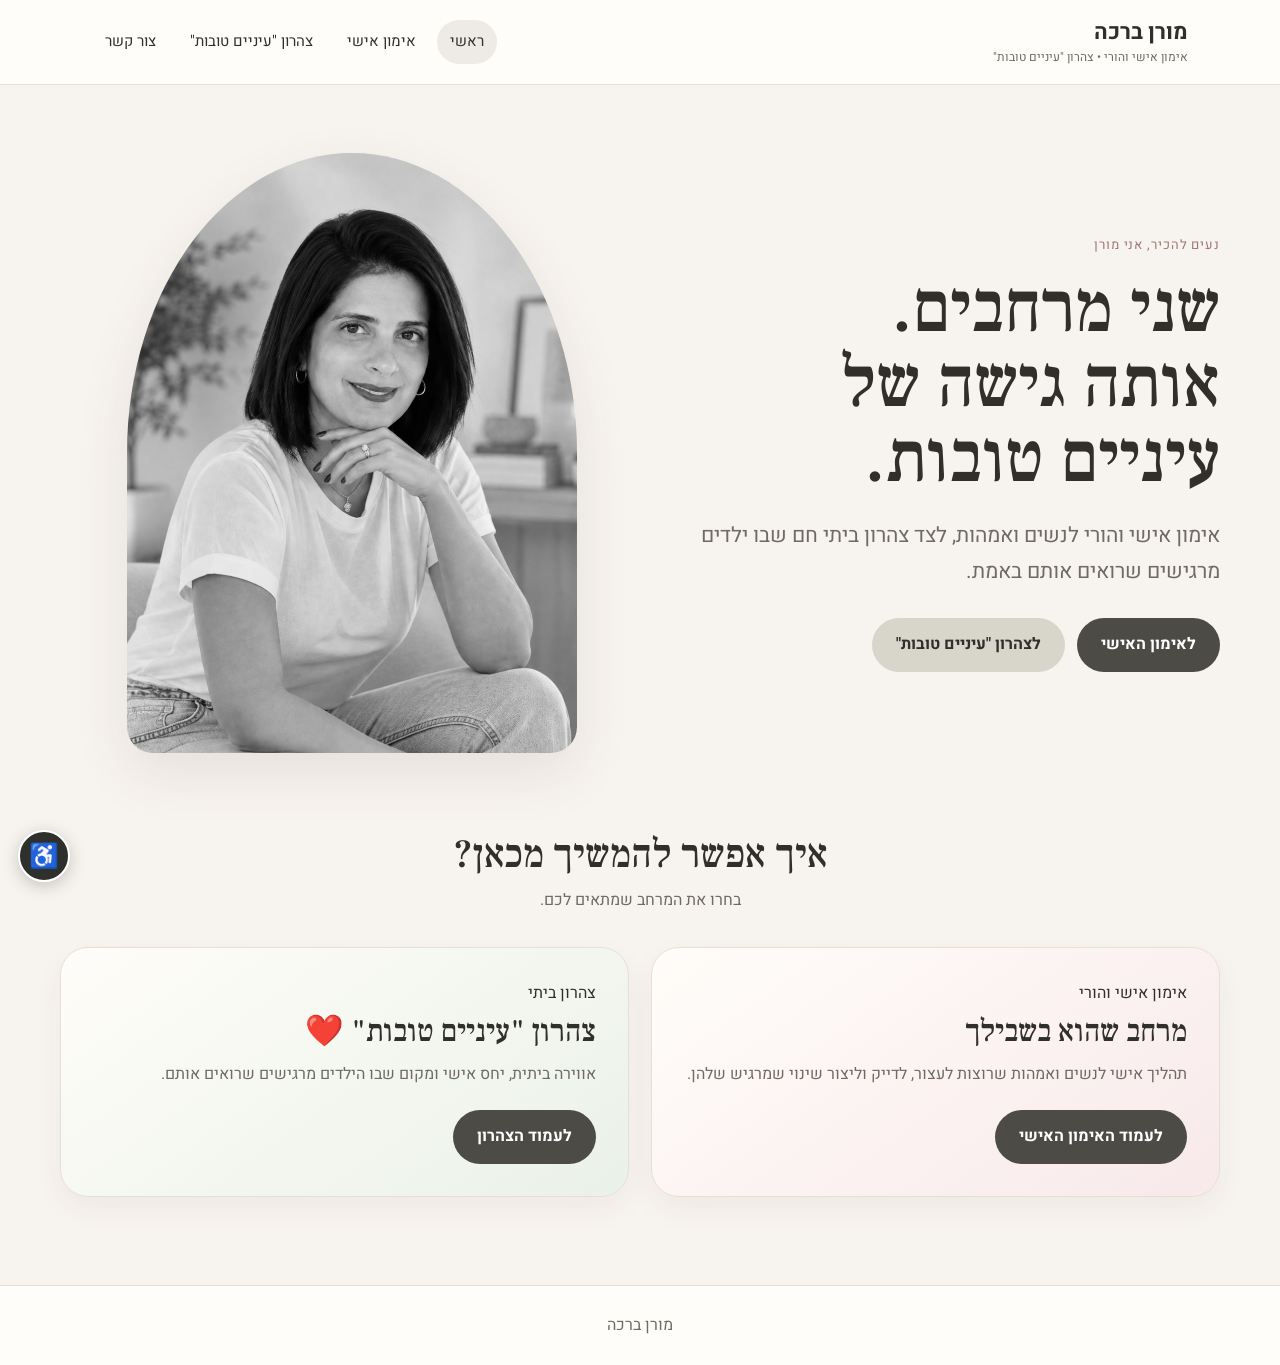
==== index.html @ 14017beb "Polish spacing and visual consistency on homepage" ====
<!doctype html><html lang="he" dir="rtl"><head><meta charset="utf-8"><meta name="viewport" content="width=device-width,initial-scale=1"><title>מורן ברכה | ראשי</title><script src="assets/accessibility.js" defer></script><style>@import url('https://fonts.googleapis.com/css2?family=Frank+Ruhl+Libre:wght@400;500;600&family=Heebo:wght@300;400;500;600;700&display=swap');*{box-sizing:border-box}:root{--bg:#f7f3ee;--paper:#fffdf9;--text:#302f2b;--muted:#6f6b64;--line:#e7dfd6;--rose:#f3dedd;--sage:#e8efe7;--btn:#4c4b45;--btn2:#d8d5ca;--radius:28px}html{scroll-behavior:smooth}body{margin:0;background:var(--bg);color:var(--text);font-family:'Heebo',Arial,sans-serif;line-height:1.72}.wrap{max-width:1160px;margin:auto;padding-inline:32px}nav{background:rgba(255,253,249,.97);border-bottom:1px solid var(--line);position:sticky;top:0;z-index:20;backdrop-filter:blur(12px)}.navin{min-height:84px;display:flex;align-items:center;justify-content:space-between;gap:28px}.brand{font-size:22px;font-weight:700;line-height:1.25;white-space:nowrap}.brand small{display:block;font-size:12px;font-weight:400;color:var(--muted);margin-top:3px}.links{display:flex;gap:8px;flex-wrap:wrap;align-items:center}.links a{text-decoration:none;color:var(--text);font-size:15px;padding:9px 13px;border-radius:999px;transition:.2s}.links a:hover,.links a.active{background:#eeeae5}.hero{min-height:630px;display:grid;grid-template-columns:1.05fr .95fr;gap:72px;align-items:center;padding:68px 0 42px}.hero-copy{max-width:620px}.eyebrow{font-size:13px;letter-spacing:.9px;color:#9d7772;margin-bottom:16px}.hero h1{font-family:'Frank Ruhl Libre',serif;font-size:clamp(46px,5.6vw,72px);line-height:1.04;margin:0 0 22px;font-weight:500}.hero p{font-size:21px;color:var(--muted);margin:0 0 28px;max-width:590px}.hero-actions{display:flex;gap:12px;flex-wrap:wrap}.btn{display:inline-flex;align-items:center;justify-content:center;min-height:46px;text-decoration:none;border-radius:999px;padding:13px 24px;font-weight:700;transition:.2s}.btn:hover{transform:translateY(-1px)}.btn.primary{background:var(--btn);color:#fff}.btn.secondary{background:var(--btn2);color:var(--text)}.photo-shell{position:relative;justify-self:start;width:min(100%,450px);aspect-ratio:3/4;border-radius:50% 50% 26px 26px;background:#ebe7df;overflow:hidden;box-shadow:0 20px 55px rgba(80,70,60,.10)}.photo-shell:after{content:"";position:absolute;inset:auto -8% -10% -8%;height:42%;background:#fff;border-radius:50% 50% 0 0;z-index:0}.photo-shell img{position:relative;z-index:1;width:100%;height:100%;object-fit:cover;object-position:center top;display:block}.intro{padding:36px 0 88px}.section-title{text-align:center;margin-bottom:32px}.section-title h2{font-family:'Frank Ruhl Libre',serif;font-size:40px;font-weight:500;line-height:1.2;margin:0 0 8px}.section-title p{margin:0;color:var(--muted)}.grid{display:grid;grid-template-columns:1fr 1fr;gap:22px}.choice{border:1px solid var(--line);border-radius:var(--radius);padding:32px;min-height:245px;display:flex;flex-direction:column;box-shadow:0 12px 30px rgba(70,60,50,.05)}.choice.training{background:linear-gradient(145deg,var(--paper),#f8e9eb)}.choice.tzbg{background:linear-gradient(145deg,var(--paper),#eaf1e8)}.choice h3{font-family:'Frank Ruhl Libre',serif;font-size:31px;font-weight:500;line-height:1.25;margin:5px 0 10px}.choice p{color:var(--muted);margin:0 0 22px}.choice .btn{margin-top:auto;align-self:flex-start;background:var(--btn);color:#fff}footer{text-align:center;padding:26px 32px;color:var(--muted);background:var(--paper);border-top:1px solid var(--line)}@media(max-width:900px){.wrap{padding-inline:24px}.hero{gap:44px}.photo-shell{width:min(100%,380px)}}@media(max-width:800px){.wrap{padding-inline:20px}.navin{display:block;padding:12px 0 10px}.brand{text-align:center;font-size:20px;margin-bottom:10px}.brand small{font-size:11px}.links{display:grid;grid-template-columns:repeat(2,minmax(0,1fr));gap:6px;width:100%}.links a{text-align:center;font-size:12.5px;padding:8px 6px;background:rgba(255,255,255,.45)}.hero{grid-template-columns:1fr;min-height:auto;padding:34px 0 40px;gap:24px}.hero-copy{max-width:none}.photo-shell{order:-1;justify-self:center;width:min(64vw,270px);border-radius:48% 48% 22px 22px}.eyebrow{font-size:12px;margin-bottom:12px}.hero h1{font-size:34px;line-height:1.1;margin-bottom:16px}.hero p{font-size:16px;line-height:1.68;margin-bottom:22px}.hero-actions{display:grid;grid-template-columns:1fr;gap:8px}.hero-actions .btn{width:100%;padding:12px 18px;font-size:15px}.intro{padding:36px 0 54px}.section-title{margin-bottom:24px}.section-title h2{font-size:30px}.section-title p{font-size:15px}.grid{grid-template-columns:1fr;gap:14px}.choice{padding:24px;min-height:auto;border-radius:24px}.choice h3{font-size:25px}.choice p{font-size:15px;line-height:1.65;margin-bottom:18px}.choice .btn{width:100%;align-self:stretch;padding:11px 16px;font-size:14.5px}footer{padding:22px 20px;font-size:13px}}@media(max-width:420px){.wrap{padding-inline:18px}.hero h1{font-size:32px}.photo-shell{width:min(60vw,245px)}.links a{font-size:11.5px}}</style></head><body><nav><div class="wrap navin"><div class="brand">מורן ברכה<small>אימון אישי והורי • צהרון "עיניים טובות"</small></div><div class="links"><a class="active" href="index.html">ראשי</a><a href="training.html">אימון אישי</a><a href="tzaharon.html">צהרון "עיניים טובות"</a><a href="https://wa.me/972525360868" target="_blank" rel="noopener">צור קשר</a></div></div></nav><main><section class="wrap hero"><div class="hero-copy"><div class="eyebrow">נעים להכיר, אני מורן</div><h1>שני מרחבים.<br>אותה גישה של<br>עיניים טובות.</h1><p>אימון אישי והורי לנשים ואמהות, לצד צהרון ביתי חם שבו ילדים מרגישים שרואים אותם באמת.</p><div class="hero-actions"><a class="btn primary" href="training.html">לאימון האישי</a><a class="btn secondary" href="tzaharon.html">לצהרון "עיניים טובות"</a></div></div><div class="photo-shell"><img src="assets/moran-profile.png" alt="מורן ברכה"></div></section><section class="wrap intro"><div class="section-title"><h2>איך אפשר להמשיך מכאן?</h2><p>בחרו את המרחב שמתאים לכם.</p></div><div class="grid"><div class="choice training"><div>אימון אישי והורי</div><h3>מרחב שהוא בשבילך</h3><p>תהליך אישי לנשים ואמהות שרוצות לעצור, לדייק וליצור שינוי שמרגיש שלהן.</p><a class="btn" href="training.html">לעמוד האימון האישי</a></div><div class="choice tzbg"><div>צהרון ביתי</div><h3>צהרון "עיניים טובות" ❤️</h3><p>אווירה ביתית, יחס אישי ומקום שבו הילדים מרגישים שרואים אותם.</p><a class="btn" href="tzaharon.html">לעמוד הצהרון</a></div></div></section></main><footer>מורן ברכה</footer></body></html>
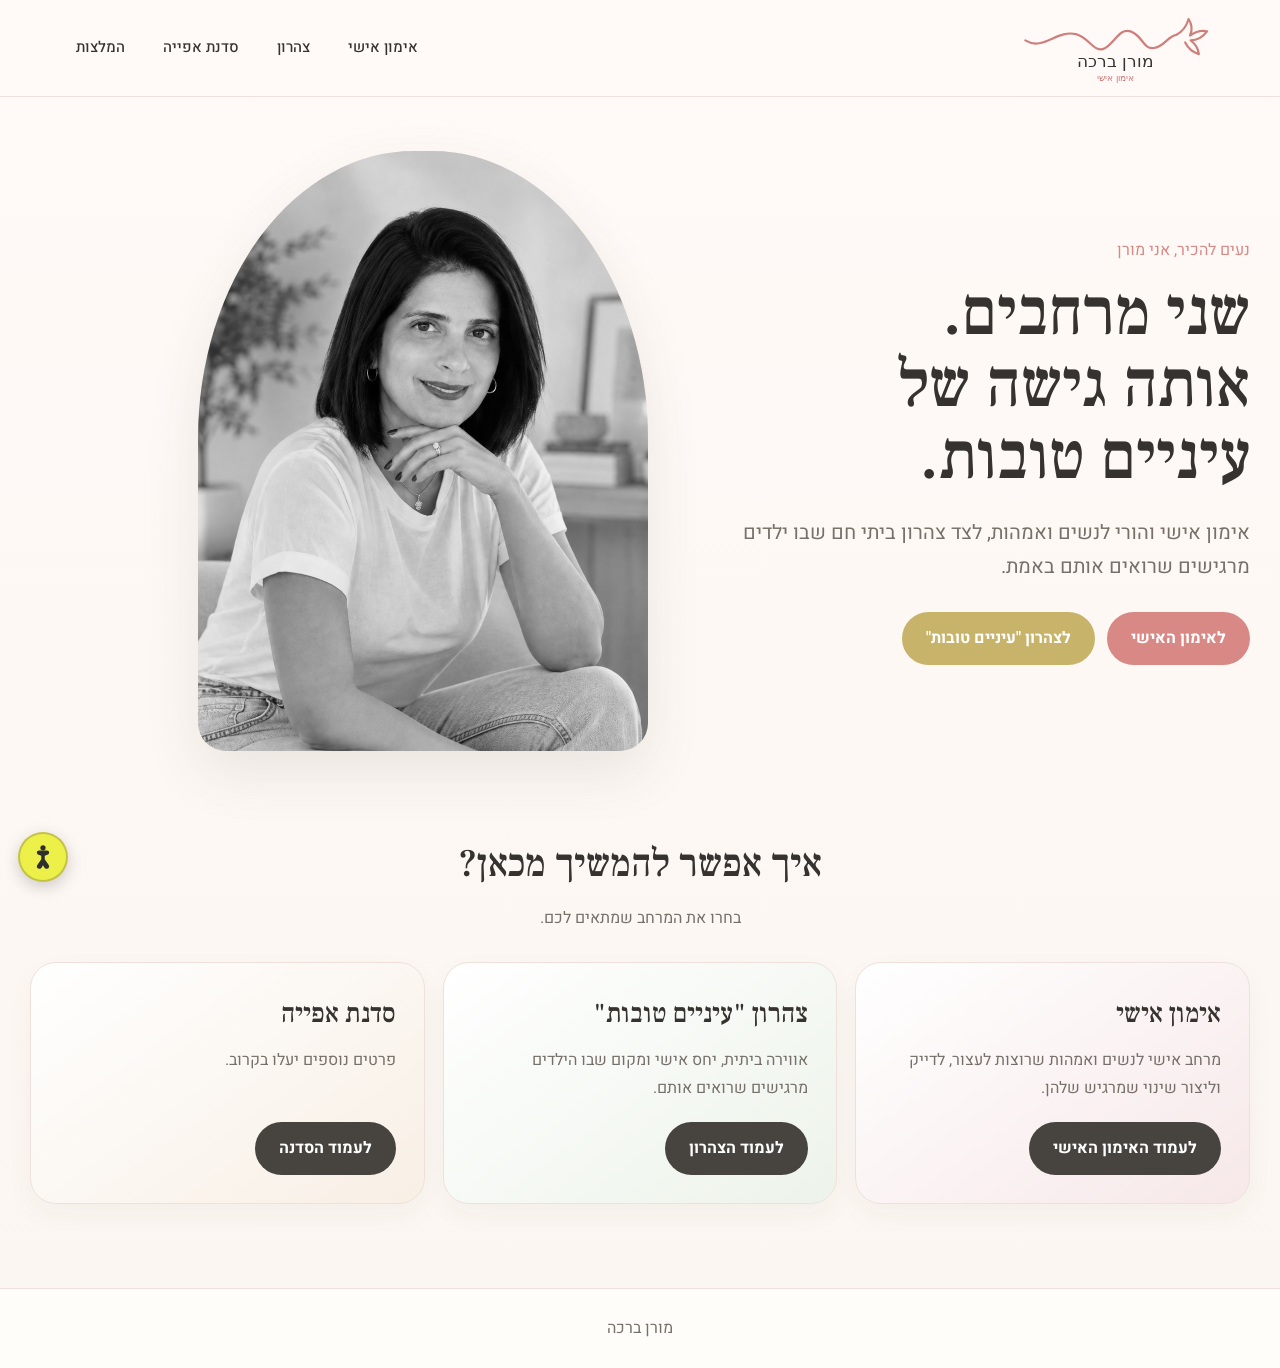
==== commit 6c1ecfc8: "Redesign homepage navigation and logo preview" ====
--- a/index.html
+++ b/index.html
@@ -1 +1 @@
-<!doctype html><html lang="he" dir="rtl"><head><meta charset="utf-8"><meta name="viewport" content="width=device-width,initial-scale=1"><title>מורן ברכה | ראשי</title><script src="assets/accessibility.js" defer></script><style>@import url('https://fonts.googleapis.com/css2?family=Frank+Ruhl+Libre:wght@400;500;600&family=Heebo:wght@300;400;500;600;700&display=swap');*{box-sizing:border-box}:root{--bg:#f7f3ee;--paper:#fffdf9;--text:#302f2b;--muted:#6f6b64;--line:#e7dfd6;--rose:#f3dedd;--sage:#e8efe7;--btn:#4c4b45;--btn2:#d8d5ca;--radius:28px}html{scroll-behavior:smooth}body{margin:0;background:var(--bg);color:var(--text);font-family:'Heebo',Arial,sans-serif;line-height:1.72}.wrap{max-width:1160px;margin:auto;padding-inline:32px}nav{background:rgba(255,253,249,.97);border-bottom:1px solid var(--line);position:sticky;top:0;z-index:20;backdrop-filter:blur(12px)}.navin{min-height:84px;display:flex;align-items:center;justify-content:space-between;gap:28px}.brand{font-size:22px;font-weight:700;line-height:1.25;white-space:nowrap}.brand small{display:block;font-size:12px;font-weight:400;color:var(--muted);margin-top:3px}.links{display:flex;gap:8px;flex-wrap:wrap;align-items:center}.links a{text-decoration:none;color:var(--text);font-size:15px;padding:9px 13px;border-radius:999px;transition:.2s}.links a:hover,.links a.active{background:#eeeae5}.hero{min-height:630px;display:grid;grid-template-columns:1.05fr .95fr;gap:72px;align-items:center;padding:68px 0 42px}.hero-copy{max-width:620px}.eyebrow{font-size:13px;letter-spacing:.9px;color:#9d7772;margin-bottom:16px}.hero h1{font-family:'Frank Ruhl Libre',serif;font-size:clamp(46px,5.6vw,72px);line-height:1.04;margin:0 0 22px;font-weight:500}.hero p{font-size:21px;color:var(--muted);margin:0 0 28px;max-width:590px}.hero-actions{display:flex;gap:12px;flex-wrap:wrap}.btn{display:inline-flex;align-items:center;justify-content:center;min-height:46px;text-decoration:none;border-radius:999px;padding:13px 24px;font-weight:700;transition:.2s}.btn:hover{transform:translateY(-1px)}.btn.primary{background:var(--btn);color:#fff}.btn.secondary{background:var(--btn2);color:var(--text)}.photo-shell{position:relative;justify-self:start;width:min(100%,450px);aspect-ratio:3/4;border-radius:50% 50% 26px 26px;background:#ebe7df;overflow:hidden;box-shadow:0 20px 55px rgba(80,70,60,.10)}.photo-shell:after{content:"";position:absolute;inset:auto -8% -10% -8%;height:42%;background:#fff;border-radius:50% 50% 0 0;z-index:0}.photo-shell img{position:relative;z-index:1;width:100%;height:100%;object-fit:cover;object-position:center top;display:block}.intro{padding:36px 0 88px}.section-title{text-align:center;margin-bottom:32px}.section-title h2{font-family:'Frank Ruhl Libre',serif;font-size:40px;font-weight:500;line-height:1.2;margin:0 0 8px}.section-title p{margin:0;color:var(--muted)}.grid{display:grid;grid-template-columns:1fr 1fr;gap:22px}.choice{border:1px solid var(--line);border-radius:var(--radius);padding:32px;min-height:245px;display:flex;flex-direction:column;box-shadow:0 12px 30px rgba(70,60,50,.05)}.choice.training{background:linear-gradient(145deg,var(--paper),#f8e9eb)}.choice.tzbg{background:linear-gradient(145deg,var(--paper),#eaf1e8)}.choice h3{font-family:'Frank Ruhl Libre',serif;font-size:31px;font-weight:500;line-height:1.25;margin:5px 0 10px}.choice p{color:var(--muted);margin:0 0 22px}.choice .btn{margin-top:auto;align-self:flex-start;background:var(--btn);color:#fff}footer{text-align:center;padding:26px 32px;color:var(--muted);background:var(--paper);border-top:1px solid var(--line)}@media(max-width:900px){.wrap{padding-inline:24px}.hero{gap:44px}.photo-shell{width:min(100%,380px)}}@media(max-width:800px){.wrap{padding-inline:20px}.navin{display:block;padding:12px 0 10px}.brand{text-align:center;font-size:20px;margin-bottom:10px}.brand small{font-size:11px}.links{display:grid;grid-template-columns:repeat(2,minmax(0,1fr));gap:6px;width:100%}.links a{text-align:center;font-size:12.5px;padding:8px 6px;background:rgba(255,255,255,.45)}.hero{grid-template-columns:1fr;min-height:auto;padding:34px 0 40px;gap:24px}.hero-copy{max-width:none}.photo-shell{order:-1;justify-self:center;width:min(64vw,270px);border-radius:48% 48% 22px 22px}.eyebrow{font-size:12px;margin-bottom:12px}.hero h1{font-size:34px;line-height:1.1;margin-bottom:16px}.hero p{font-size:16px;line-height:1.68;margin-bottom:22px}.hero-actions{display:grid;grid-template-columns:1fr;gap:8px}.hero-actions .btn{width:100%;padding:12px 18px;font-size:15px}.intro{padding:36px 0 54px}.section-title{margin-bottom:24px}.section-title h2{font-size:30px}.section-title p{font-size:15px}.grid{grid-template-columns:1fr;gap:14px}.choice{padding:24px;min-height:auto;border-radius:24px}.choice h3{font-size:25px}.choice p{font-size:15px;line-height:1.65;margin-bottom:18px}.choice .btn{width:100%;align-self:stretch;padding:11px 16px;font-size:14.5px}footer{padding:22px 20px;font-size:13px}}@media(max-width:420px){.wrap{padding-inline:18px}.hero h1{font-size:32px}.photo-shell{width:min(60vw,245px)}.links a{font-size:11.5px}}</style></head><body><nav><div class="wrap navin"><div class="brand">מורן ברכה<small>אימון אישי והורי • צהרון "עיניים טובות"</small></div><div class="links"><a class="active" href="index.html">ראשי</a><a href="training.html">אימון אישי</a><a href="tzaharon.html">צהרון "עיניים טובות"</a><a href="https://wa.me/972525360868" target="_blank" rel="noopener">צור קשר</a></div></div></nav><main><section class="wrap hero"><div class="hero-copy"><div class="eyebrow">נעים להכיר, אני מורן</div><h1>שני מרחבים.<br>אותה גישה של<br>עיניים טובות.</h1><p>אימון אישי והורי לנשים ואמהות, לצד צהרון ביתי חם שבו ילדים מרגישים שרואים אותם באמת.</p><div class="hero-actions"><a class="btn primary" href="training.html">לאימון האישי</a><a class="btn secondary" href="tzaharon.html">לצהרון "עיניים טובות"</a></div></div><div class="photo-shell"><img src="assets/moran-profile.png" alt="מורן ברכה"></div></section><section class="wrap intro"><div class="section-title"><h2>איך אפשר להמשיך מכאן?</h2><p>בחרו את המרחב שמתאים לכם.</p></div><div class="grid"><div class="choice training"><div>אימון אישי והורי</div><h3>מרחב שהוא בשבילך</h3><p>תהליך אישי לנשים ואמהות שרוצות לעצור, לדייק וליצור שינוי שמרגיש שלהן.</p><a class="btn" href="training.html">לעמוד האימון האישי</a></div><div class="choice tzbg"><div>צהרון ביתי</div><h3>צהרון "עיניים טובות" ❤️</h3><p>אווירה ביתית, יחס אישי ומקום שבו הילדים מרגישים שרואים אותם.</p><a class="btn" href="tzaharon.html">לעמוד הצהרון</a></div></div></section></main><footer>מורן ברכה</footer></body></html>+<!doctype html><html lang="he" dir="rtl"><head><meta charset="utf-8"><meta name="viewport" content="width=device-width,initial-scale=1"><title>מורן ברכה | ראשי</title><script src="assets/accessibility.js" defer></script><style>@import url('https://fonts.googleapis.com/css2?family=Frank+Ruhl+Libre:wght@400;500;600&family=Heebo:wght@300;400;500;600;700&display=swap');*{box-sizing:border-box}:root{--bg:#fffaf7;--paper:#fffdf9;--text:#35322f;--muted:#77706a;--line:#eee1dc;--rose:#d88986;--rose-soft:#f6e6e3;--sage:#b7aa79;--deep:#47443f}html{scroll-behavior:smooth}body{margin:0;background:linear-gradient(180deg,#fffaf7,#fbf6f1);color:var(--text);font-family:'Heebo',Arial,sans-serif;line-height:1.7}.wrap{max-width:1220px;margin:auto;padding-inline:32px}nav{position:sticky;top:0;z-index:30;background:rgba(255,250,247,.97);backdrop-filter:blur(12px);border-bottom:1px solid var(--line)}.navin{min-height:96px;display:flex;align-items:center;justify-content:space-between;gap:32px}.brand{display:inline-flex;align-items:center;text-decoration:none}.brand img{display:block;width:205px;height:auto}.links{display:flex;align-items:center;gap:10px;flex-wrap:wrap}.links a{text-decoration:none;color:var(--text);font-weight:500;font-size:15px;padding:10px 14px;border-radius:999px;transition:.2s}.links a:hover{background:var(--rose-soft)}.hero{min-height:650px;display:grid;grid-template-columns:.92fr 1.08fr;align-items:center;gap:76px;padding:54px 0 62px}.photo-shell{position:relative;justify-self:start;width:min(100%,450px);aspect-ratio:3/4;border-radius:48% 48% 28px 28px;overflow:hidden;background:#eee7df;box-shadow:0 22px 55px rgba(80,65,55,.10)}.photo-shell:before{content:"";position:absolute;inset:-10% -12% auto auto;width:85%;height:72%;background:var(--rose-soft);border-radius:50%;z-index:0}.photo-shell img{position:relative;z-index:1;width:100%;height:100%;object-fit:cover;object-position:center top;display:block}.hero-copy{max-width:650px}.eyebrow{font-size:16px;color:var(--rose);margin-bottom:14px}.hero h1{font-family:'Frank Ruhl Libre',serif;font-size:clamp(48px,5.2vw,72px);font-weight:500;line-height:1.08;margin:0 0 22px}.hero p{font-size:20px;color:var(--muted);max-width:610px;margin:0 0 28px}.hero-actions{display:flex;gap:12px;flex-wrap:wrap}.btn{display:inline-flex;align-items:center;justify-content:center;min-height:48px;border-radius:999px;padding:13px 24px;text-decoration:none;font-weight:700}.btn.primary{background:var(--rose);color:#fff}.btn.secondary{background:#c7b46a;color:#fff}.intro{padding:18px 0 84px}.section-title{text-align:center;margin-bottom:30px}.section-title h2{font-family:'Frank Ruhl Libre',serif;font-size:39px;font-weight:500;margin:0 0 8px}.section-title p{margin:0;color:var(--muted)}.grid{display:grid;grid-template-columns:repeat(3,1fr);gap:18px}.choice{border:1px solid var(--line);border-radius:26px;padding:28px;min-height:210px;display:flex;flex-direction:column;background:var(--paper);box-shadow:0 10px 28px rgba(70,60,50,.04)}.choice:nth-child(1){background:linear-gradient(145deg,#fff,#f7e8e9)}.choice:nth-child(2){background:linear-gradient(145deg,#fff,#edf3ea)}.choice:nth-child(3){background:linear-gradient(145deg,#fff,#f8efe5)}.choice h3{font-family:'Frank Ruhl Libre',serif;font-size:27px;font-weight:500;margin:0 0 10px}.choice p{color:var(--muted);margin:0 0 20px}.choice .btn{margin-top:auto;align-self:flex-start;background:var(--deep);color:#fff}footer{text-align:center;padding:26px;color:var(--muted);border-top:1px solid var(--line);background:var(--paper)}@media(max-width:900px){.hero{gap:42px}.photo-shell{width:min(100%,380px)}.grid{grid-template-columns:1fr}}@media(max-width:780px){.wrap{padding-inline:20px}.navin{display:block;padding:12px 0}.brand{display:flex;justify-content:center;margin-bottom:10px}.brand img{width:175px}.links{display:grid;grid-template-columns:repeat(2,minmax(0,1fr));gap:6px}.links a{text-align:center;background:rgba(255,255,255,.55);font-size:13px;padding:8px 6px}.hero{grid-template-columns:1fr;min-height:auto;padding:34px 0 44px;gap:24px}.photo-shell{order:-1;justify-self:center;width:min(66vw,280px)}.hero h1{font-size:36px}.hero p{font-size:16px}.hero-actions{display:grid;grid-template-columns:1fr}.hero-actions .btn{width:100%}.section-title h2{font-size:30px}.choice{min-height:auto}.choice .btn{width:100%}}</style></head><body><nav><div class="wrap navin"><a class="brand" href="index.html" aria-label="מורן ברכה - דף הבית"><img src="assets/moran-logo.svg" alt="מורן ברכה"></a><div class="links"><a href="training.html">אימון אישי</a><a href="tzaharon.html">צהרון</a><a href="baking.html">סדנת אפייה</a><a href="recommendations.html">המלצות</a></div></div></nav><main><section class="wrap hero"><div class="hero-copy"><div class="eyebrow">נעים להכיר, אני מורן</div><h1>שני מרחבים.<br>אותה גישה של<br>עיניים טובות.</h1><p>אימון אישי והורי לנשים ואמהות, לצד צהרון ביתי חם שבו ילדים מרגישים שרואים אותם באמת.</p><div class="hero-actions"><a class="btn primary" href="training.html">לאימון האישי</a><a class="btn secondary" href="tzaharon.html">לצהרון "עיניים טובות"</a></div></div><div class="photo-shell"><img src="assets/moran-profile.png" alt="מורן ברכה"></div></section><section class="wrap intro"><div class="section-title"><h2>איך אפשר להמשיך מכאן?</h2><p>בחרו את המרחב שמתאים לכם.</p></div><div class="grid"><div class="choice"><h3>אימון אישי</h3><p>מרחב אישי לנשים ואמהות שרוצות לעצור, לדייק וליצור שינוי שמרגיש שלהן.</p><a class="btn" href="training.html">לעמוד האימון האישי</a></div><div class="choice"><h3>צהרון "עיניים טובות"</h3><p>אווירה ביתית, יחס אישי ומקום שבו הילדים מרגישים שרואים אותם.</p><a class="btn" href="tzaharon.html">לעמוד הצהרון</a></div><div class="choice"><h3>סדנת אפייה</h3><p>פרטים נוספים יעלו בקרוב.</p><a class="btn" href="baking.html">לעמוד הסדנה</a></div></div></section></main><footer>מורן ברכה</footer></body></html>
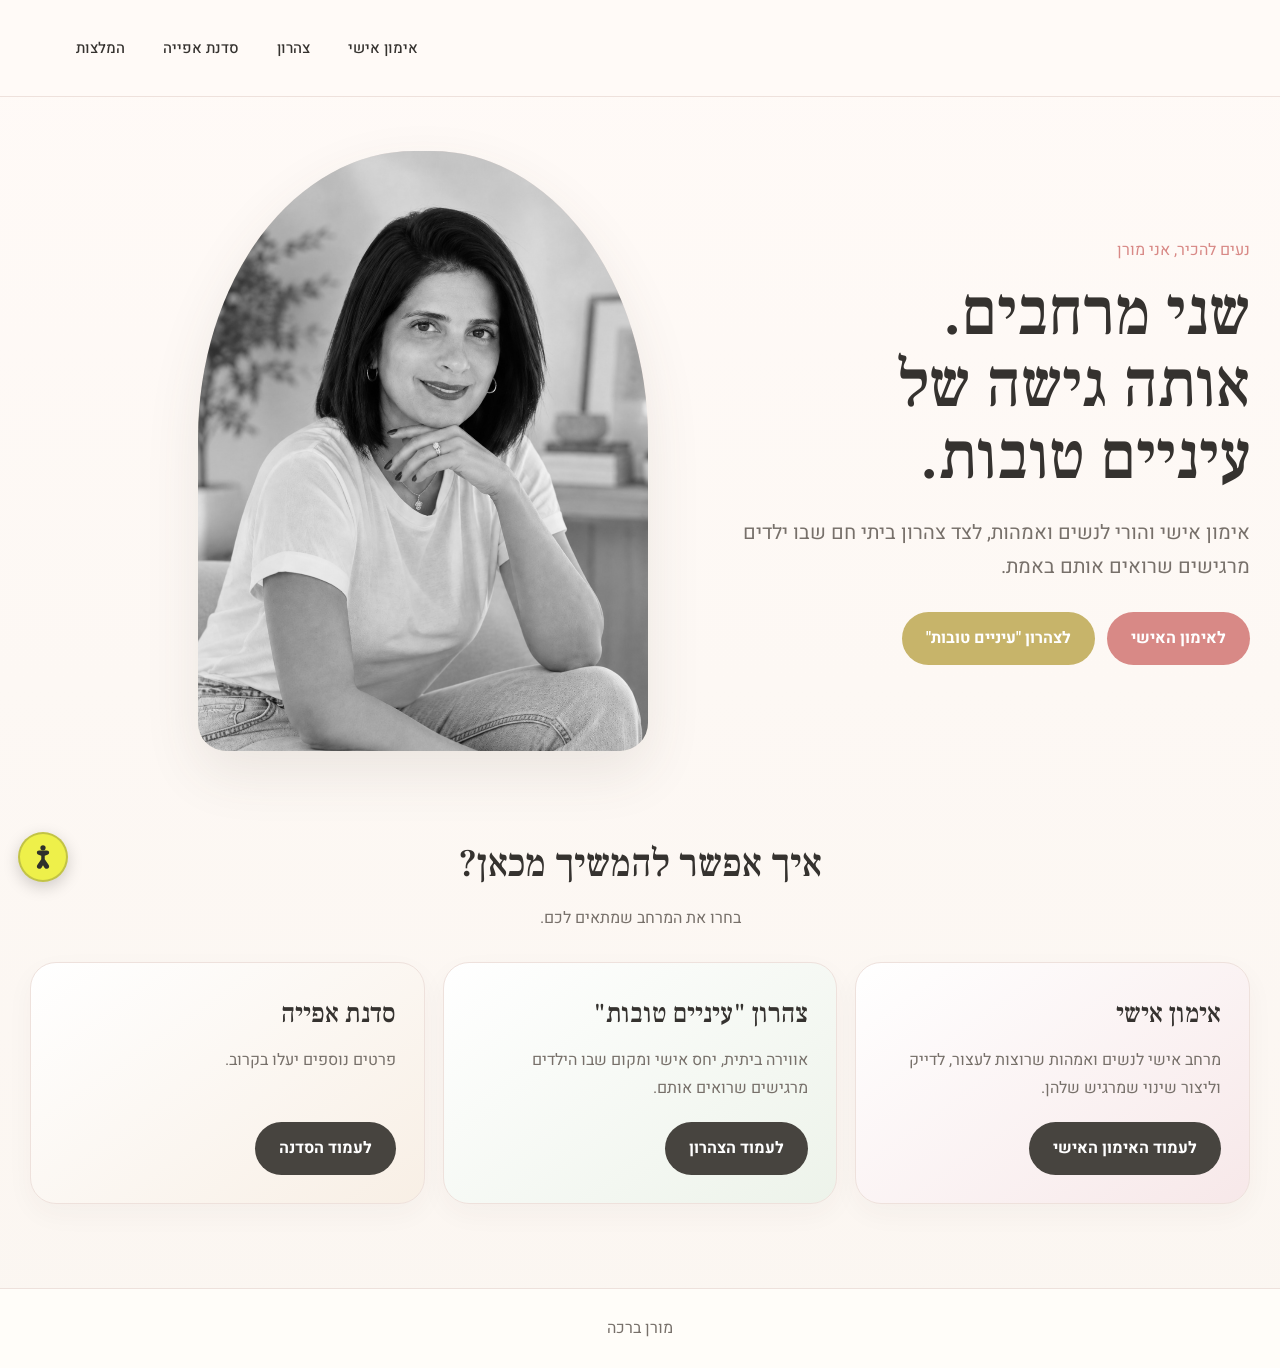
==== commit f5a5eb63: "Restore accessibility widget and adjust logo size" ====
--- a/index.html
+++ b/index.html
@@ -1 +1 @@
-<!doctype html><html lang="he" dir="rtl"><head><meta charset="utf-8"><meta name="viewport" content="width=device-width,initial-scale=1"><title>מורן ברכה | ראשי</title><script src="assets/accessibility.js" defer></script><style>@import url('https://fonts.googleapis.com/css2?family=Frank+Ruhl+Libre:wght@400;500;600&family=Heebo:wght@300;400;500;600;700&display=swap');*{box-sizing:border-box}:root{--bg:#fffaf7;--paper:#fffdf9;--text:#35322f;--muted:#77706a;--line:#eee1dc;--rose:#d88986;--rose-soft:#f6e6e3;--sage:#b7aa79;--deep:#47443f}html{scroll-behavior:smooth}body{margin:0;background:linear-gradient(180deg,#fffaf7,#fbf6f1);color:var(--text);font-family:'Heebo',Arial,sans-serif;line-height:1.7}.wrap{max-width:1220px;margin:auto;padding-inline:32px}nav{position:sticky;top:0;z-index:30;background:rgba(255,250,247,.97);backdrop-filter:blur(12px);border-bottom:1px solid var(--line)}.navin{min-height:96px;display:flex;align-items:center;justify-content:space-between;gap:32px}.brand{display:inline-flex;align-items:center;text-decoration:none}.brand img{display:block;width:205px;height:auto}.links{display:flex;align-items:center;gap:10px;flex-wrap:wrap}.links a{text-decoration:none;color:var(--text);font-weight:500;font-size:15px;padding:10px 14px;border-radius:999px;transition:.2s}.links a:hover{background:var(--rose-soft)}.hero{min-height:650px;display:grid;grid-template-columns:.92fr 1.08fr;align-items:center;gap:76px;padding:54px 0 62px}.photo-shell{position:relative;justify-self:start;width:min(100%,450px);aspect-ratio:3/4;border-radius:48% 48% 28px 28px;overflow:hidden;background:#eee7df;box-shadow:0 22px 55px rgba(80,65,55,.10)}.photo-shell:before{content:"";position:absolute;inset:-10% -12% auto auto;width:85%;height:72%;background:var(--rose-soft);border-radius:50%;z-index:0}.photo-shell img{position:relative;z-index:1;width:100%;height:100%;object-fit:cover;object-position:center top;display:block}.hero-copy{max-width:650px}.eyebrow{font-size:16px;color:var(--rose);margin-bottom:14px}.hero h1{font-family:'Frank Ruhl Libre',serif;font-size:clamp(48px,5.2vw,72px);font-weight:500;line-height:1.08;margin:0 0 22px}.hero p{font-size:20px;color:var(--muted);max-width:610px;margin:0 0 28px}.hero-actions{display:flex;gap:12px;flex-wrap:wrap}.btn{display:inline-flex;align-items:center;justify-content:center;min-height:48px;border-radius:999px;padding:13px 24px;text-decoration:none;font-weight:700}.btn.primary{background:var(--rose);color:#fff}.btn.secondary{background:#c7b46a;color:#fff}.intro{padding:18px 0 84px}.section-title{text-align:center;margin-bottom:30px}.section-title h2{font-family:'Frank Ruhl Libre',serif;font-size:39px;font-weight:500;margin:0 0 8px}.section-title p{margin:0;color:var(--muted)}.grid{display:grid;grid-template-columns:repeat(3,1fr);gap:18px}.choice{border:1px solid var(--line);border-radius:26px;padding:28px;min-height:210px;display:flex;flex-direction:column;background:var(--paper);box-shadow:0 10px 28px rgba(70,60,50,.04)}.choice:nth-child(1){background:linear-gradient(145deg,#fff,#f7e8e9)}.choice:nth-child(2){background:linear-gradient(145deg,#fff,#edf3ea)}.choice:nth-child(3){background:linear-gradient(145deg,#fff,#f8efe5)}.choice h3{font-family:'Frank Ruhl Libre',serif;font-size:27px;font-weight:500;margin:0 0 10px}.choice p{color:var(--muted);margin:0 0 20px}.choice .btn{margin-top:auto;align-self:flex-start;background:var(--deep);color:#fff}footer{text-align:center;padding:26px;color:var(--muted);border-top:1px solid var(--line);background:var(--paper)}@media(max-width:900px){.hero{gap:42px}.photo-shell{width:min(100%,380px)}.grid{grid-template-columns:1fr}}@media(max-width:780px){.wrap{padding-inline:20px}.navin{display:block;padding:12px 0}.brand{display:flex;justify-content:center;margin-bottom:10px}.brand img{width:175px}.links{display:grid;grid-template-columns:repeat(2,minmax(0,1fr));gap:6px}.links a{text-align:center;background:rgba(255,255,255,.55);font-size:13px;padding:8px 6px}.hero{grid-template-columns:1fr;min-height:auto;padding:34px 0 44px;gap:24px}.photo-shell{order:-1;justify-self:center;width:min(66vw,280px)}.hero h1{font-size:36px}.hero p{font-size:16px}.hero-actions{display:grid;grid-template-columns:1fr}.hero-actions .btn{width:100%}.section-title h2{font-size:30px}.choice{min-height:auto}.choice .btn{width:100%}}</style></head><body><nav><div class="wrap navin"><a class="brand" href="index.html" aria-label="מורן ברכה - דף הבית"><img src="assets/moran-logo.svg" alt="מורן ברכה"></a><div class="links"><a href="training.html">אימון אישי</a><a href="tzaharon.html">צהרון</a><a href="baking.html">סדנת אפייה</a><a href="recommendations.html">המלצות</a></div></div></nav><main><section class="wrap hero"><div class="hero-copy"><div class="eyebrow">נעים להכיר, אני מורן</div><h1>שני מרחבים.<br>אותה גישה של<br>עיניים טובות.</h1><p>אימון אישי והורי לנשים ואמהות, לצד צהרון ביתי חם שבו ילדים מרגישים שרואים אותם באמת.</p><div class="hero-actions"><a class="btn primary" href="training.html">לאימון האישי</a><a class="btn secondary" href="tzaharon.html">לצהרון "עיניים טובות"</a></div></div><div class="photo-shell"><img src="assets/moran-profile.png" alt="מורן ברכה"></div></section><section class="wrap intro"><div class="section-title"><h2>איך אפשר להמשיך מכאן?</h2><p>בחרו את המרחב שמתאים לכם.</p></div><div class="grid"><div class="choice"><h3>אימון אישי</h3><p>מרחב אישי לנשים ואמהות שרוצות לעצור, לדייק וליצור שינוי שמרגיש שלהן.</p><a class="btn" href="training.html">לעמוד האימון האישי</a></div><div class="choice"><h3>צהרון "עיניים טובות"</h3><p>אווירה ביתית, יחס אישי ומקום שבו הילדים מרגישים שרואים אותם.</p><a class="btn" href="tzaharon.html">לעמוד הצהרון</a></div><div class="choice"><h3>סדנת אפייה</h3><p>פרטים נוספים יעלו בקרוב.</p><a class="btn" href="baking.html">לעמוד הסדנה</a></div></div></section></main><footer>מורן ברכה</footer></body></html>+<!doctype html><html lang="he" dir="rtl"><head><meta charset="utf-8"><meta name="viewport" content="width=device-width,initial-scale=1"><title>מורן ברכה | ראשי</title><script src="assets/accessibility.js" defer></script><script>try{localStorage.removeItem('moranA11yHiddenUntil');sessionStorage.removeItem('moranA11yHiddenSession')}catch(e){}</script><style>.brand img,.moran-site-nav .moran-brand img{width:185px!important;max-height:76px!important}@media(max-width:780px){.brand img,.moran-site-nav .moran-brand img{width:160px!important;max-height:68px!important}}@media(max-width:420px){.brand img,.moran-site-nav .moran-brand img{width:148px!important}}</style><style>@import url('https://fonts.googleapis.com/css2?family=Frank+Ruhl+Libre:wght@400;500;600&family=Heebo:wght@300;400;500;600;700&display=swap');*{box-sizing:border-box}:root{--bg:#fffaf7;--paper:#fffdf9;--text:#35322f;--muted:#77706a;--line:#eee1dc;--rose:#d88986;--rose-soft:#f6e6e3;--sage:#b7aa79;--deep:#47443f}html{scroll-behavior:smooth}body{margin:0;background:linear-gradient(180deg,#fffaf7,#fbf6f1);color:var(--text);font-family:'Heebo',Arial,sans-serif;line-height:1.7}.wrap{max-width:1220px;margin:auto;padding-inline:32px}nav{position:sticky;top:0;z-index:30;background:rgba(255,250,247,.97);backdrop-filter:blur(12px);border-bottom:1px solid var(--line)}.navin{min-height:96px;display:flex;align-items:center;justify-content:space-between;gap:32px}.brand{display:inline-flex;align-items:center;text-decoration:none}.brand img{display:block;width:205px;height:auto}.links{display:flex;align-items:center;gap:10px;flex-wrap:wrap}.links a{text-decoration:none;color:var(--text);font-weight:500;font-size:15px;padding:10px 14px;border-radius:999px;transition:.2s}.links a:hover{background:var(--rose-soft)}.hero{min-height:650px;display:grid;grid-template-columns:.92fr 1.08fr;align-items:center;gap:76px;padding:54px 0 62px}.photo-shell{position:relative;justify-self:start;width:min(100%,450px);aspect-ratio:3/4;border-radius:48% 48% 28px 28px;overflow:hidden;background:#eee7df;box-shadow:0 22px 55px rgba(80,65,55,.10)}.photo-shell:before{content:"";position:absolute;inset:-10% -12% auto auto;width:85%;height:72%;background:var(--rose-soft);border-radius:50%;z-index:0}.photo-shell img{position:relative;z-index:1;width:100%;height:100%;object-fit:cover;object-position:center top;display:block}.hero-copy{max-width:650px}.eyebrow{font-size:16px;color:var(--rose);margin-bottom:14px}.hero h1{font-family:'Frank Ruhl Libre',serif;font-size:clamp(48px,5.2vw,72px);font-weight:500;line-height:1.08;margin:0 0 22px}.hero p{font-size:20px;color:var(--muted);max-width:610px;margin:0 0 28px}.hero-actions{display:flex;gap:12px;flex-wrap:wrap}.btn{display:inline-flex;align-items:center;justify-content:center;min-height:48px;border-radius:999px;padding:13px 24px;text-decoration:none;font-weight:700}.btn.primary{background:var(--rose);color:#fff}.btn.secondary{background:#c7b46a;color:#fff}.intro{padding:18px 0 84px}.section-title{text-align:center;margin-bottom:30px}.section-title h2{font-family:'Frank Ruhl Libre',serif;font-size:39px;font-weight:500;margin:0 0 8px}.section-title p{margin:0;color:var(--muted)}.grid{display:grid;grid-template-columns:repeat(3,1fr);gap:18px}.choice{border:1px solid var(--line);border-radius:26px;padding:28px;min-height:210px;display:flex;flex-direction:column;background:var(--paper);box-shadow:0 10px 28px rgba(70,60,50,.04)}.choice:nth-child(1){background:linear-gradient(145deg,#fff,#f7e8e9)}.choice:nth-child(2){background:linear-gradient(145deg,#fff,#edf3ea)}.choice:nth-child(3){background:linear-gradient(145deg,#fff,#f8efe5)}.choice h3{font-family:'Frank Ruhl Libre',serif;font-size:27px;font-weight:500;margin:0 0 10px}.choice p{color:var(--muted);margin:0 0 20px}.choice .btn{margin-top:auto;align-self:flex-start;background:var(--deep);color:#fff}footer{text-align:center;padding:26px;color:var(--muted);border-top:1px solid var(--line);background:var(--paper)}@media(max-width:900px){.hero{gap:42px}.photo-shell{width:min(100%,380px)}.grid{grid-template-columns:1fr}}@media(max-width:780px){.wrap{padding-inline:20px}.navin{display:block;padding:12px 0}.brand{display:flex;justify-content:center;margin-bottom:10px}.brand img{width:175px}.links{display:grid;grid-template-columns:repeat(2,minmax(0,1fr));gap:6px}.links a{text-align:center;background:rgba(255,255,255,.55);font-size:13px;padding:8px 6px}.hero{grid-template-columns:1fr;min-height:auto;padding:34px 0 44px;gap:24px}.photo-shell{order:-1;justify-self:center;width:min(66vw,280px)}.hero h1{font-size:36px}.hero p{font-size:16px}.hero-actions{display:grid;grid-template-columns:1fr}.hero-actions .btn{width:100%}.section-title h2{font-size:30px}.choice{min-height:auto}.choice .btn{width:100%}}</style></head><body><nav><div class="wrap navin"><a class="brand" href="index.html" aria-label="מורן ברכה - דף הבית"><img src="assets/moran-logo.svg" alt="מורן ברכה"></a><div class="links"><a href="training.html">אימון אישי</a><a href="tzaharon.html">צהרון</a><a href="baking.html">סדנת אפייה</a><a href="recommendations.html">המלצות</a></div></div></nav><main><section class="wrap hero"><div class="hero-copy"><div class="eyebrow">נעים להכיר, אני מורן</div><h1>שני מרחבים.<br>אותה גישה של<br>עיניים טובות.</h1><p>אימון אישי והורי לנשים ואמהות, לצד צהרון ביתי חם שבו ילדים מרגישים שרואים אותם באמת.</p><div class="hero-actions"><a class="btn primary" href="training.html">לאימון האישי</a><a class="btn secondary" href="tzaharon.html">לצהרון "עיניים טובות"</a></div></div><div class="photo-shell"><img src="assets/moran-profile.png" alt="מורן ברכה"></div></section><section class="wrap intro"><div class="section-title"><h2>איך אפשר להמשיך מכאן?</h2><p>בחרו את המרחב שמתאים לכם.</p></div><div class="grid"><div class="choice"><h3>אימון אישי</h3><p>מרחב אישי לנשים ואמהות שרוצות לעצור, לדייק וליצור שינוי שמרגיש שלהן.</p><a class="btn" href="training.html">לעמוד האימון האישי</a></div><div class="choice"><h3>צהרון "עיניים טובות"</h3><p>אווירה ביתית, יחס אישי ומקום שבו הילדים מרגישים שרואים אותם.</p><a class="btn" href="tzaharon.html">לעמוד הצהרון</a></div><div class="choice"><h3>סדנת אפייה</h3><p>פרטים נוספים יעלו בקרוב.</p><a class="btn" href="baking.html">לעמוד הסדנה</a></div></div></section></main><footer>מורן ברכה</footer></body></html>
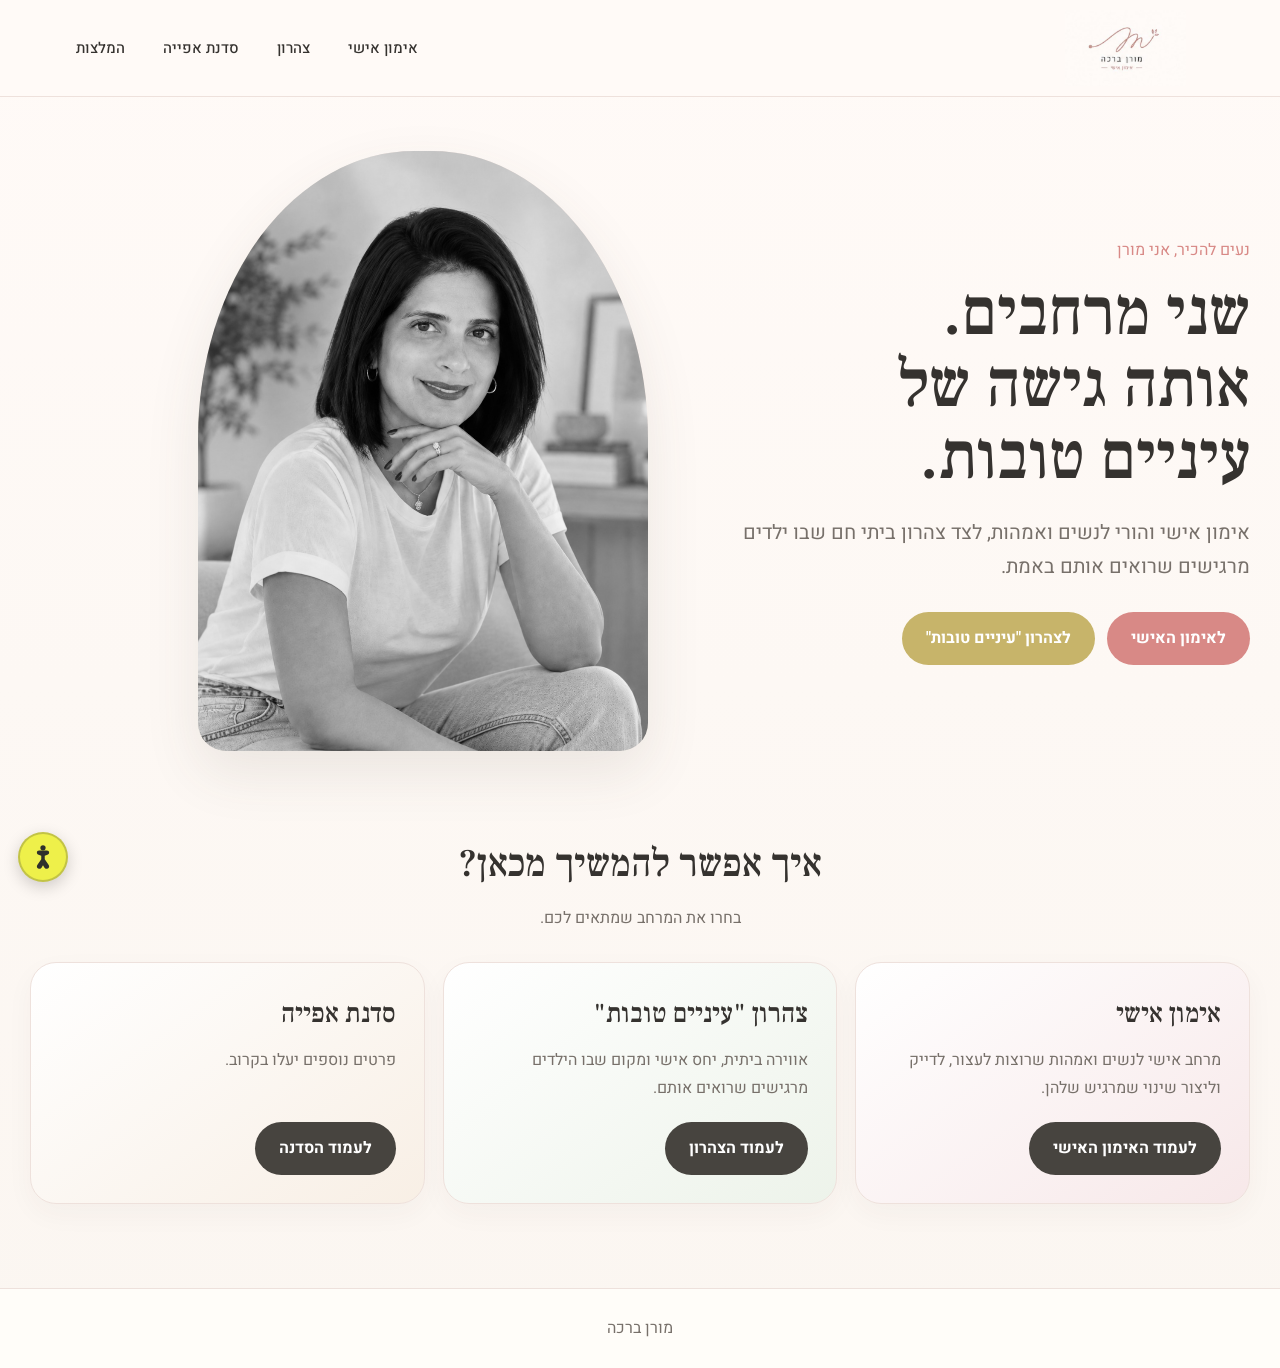
==== commit 16cf2206: "Force refresh Moran profile image on homepage" ====
--- a/index.html
+++ b/index.html
@@ -1 +1 @@
-<!doctype html><html lang="he" dir="rtl"><head><meta charset="utf-8"><meta name="viewport" content="width=device-width,initial-scale=1"><title>מורן ברכה | ראשי</title><script src="assets/accessibility.js" defer></script><script>try{localStorage.removeItem('moranA11yHiddenUntil');sessionStorage.removeItem('moranA11yHiddenSession')}catch(e){}</script><style>.brand img,.moran-site-nav .moran-brand img{width:185px!important;max-height:76px!important}@media(max-width:780px){.brand img,.moran-site-nav .moran-brand img{width:160px!important;max-height:68px!important}}@media(max-width:420px){.brand img,.moran-site-nav .moran-brand img{width:148px!important}}</style><style>@import url('https://fonts.googleapis.com/css2?family=Frank+Ruhl+Libre:wght@400;500;600&family=Heebo:wght@300;400;500;600;700&display=swap');*{box-sizing:border-box}:root{--bg:#fffaf7;--paper:#fffdf9;--text:#35322f;--muted:#77706a;--line:#eee1dc;--rose:#d88986;--rose-soft:#f6e6e3;--sage:#b7aa79;--deep:#47443f}html{scroll-behavior:smooth}body{margin:0;background:linear-gradient(180deg,#fffaf7,#fbf6f1);color:var(--text);font-family:'Heebo',Arial,sans-serif;line-height:1.7}.wrap{max-width:1220px;margin:auto;padding-inline:32px}nav{position:sticky;top:0;z-index:30;background:rgba(255,250,247,.97);backdrop-filter:blur(12px);border-bottom:1px solid var(--line)}.navin{min-height:96px;display:flex;align-items:center;justify-content:space-between;gap:32px}.brand{display:inline-flex;align-items:center;text-decoration:none}.brand img{display:block;width:205px;height:auto}.links{display:flex;align-items:center;gap:10px;flex-wrap:wrap}.links a{text-decoration:none;color:var(--text);font-weight:500;font-size:15px;padding:10px 14px;border-radius:999px;transition:.2s}.links a:hover{background:var(--rose-soft)}.hero{min-height:650px;display:grid;grid-template-columns:.92fr 1.08fr;align-items:center;gap:76px;padding:54px 0 62px}.photo-shell{position:relative;justify-self:start;width:min(100%,450px);aspect-ratio:3/4;border-radius:48% 48% 28px 28px;overflow:hidden;background:#eee7df;box-shadow:0 22px 55px rgba(80,65,55,.10)}.photo-shell:before{content:"";position:absolute;inset:-10% -12% auto auto;width:85%;height:72%;background:var(--rose-soft);border-radius:50%;z-index:0}.photo-shell img{position:relative;z-index:1;width:100%;height:100%;object-fit:cover;object-position:center top;display:block}.hero-copy{max-width:650px}.eyebrow{font-size:16px;color:var(--rose);margin-bottom:14px}.hero h1{font-family:'Frank Ruhl Libre',serif;font-size:clamp(48px,5.2vw,72px);font-weight:500;line-height:1.08;margin:0 0 22px}.hero p{font-size:20px;color:var(--muted);max-width:610px;margin:0 0 28px}.hero-actions{display:flex;gap:12px;flex-wrap:wrap}.btn{display:inline-flex;align-items:center;justify-content:center;min-height:48px;border-radius:999px;padding:13px 24px;text-decoration:none;font-weight:700}.btn.primary{background:var(--rose);color:#fff}.btn.secondary{background:#c7b46a;color:#fff}.intro{padding:18px 0 84px}.section-title{text-align:center;margin-bottom:30px}.section-title h2{font-family:'Frank Ruhl Libre',serif;font-size:39px;font-weight:500;margin:0 0 8px}.section-title p{margin:0;color:var(--muted)}.grid{display:grid;grid-template-columns:repeat(3,1fr);gap:18px}.choice{border:1px solid var(--line);border-radius:26px;padding:28px;min-height:210px;display:flex;flex-direction:column;background:var(--paper);box-shadow:0 10px 28px rgba(70,60,50,.04)}.choice:nth-child(1){background:linear-gradient(145deg,#fff,#f7e8e9)}.choice:nth-child(2){background:linear-gradient(145deg,#fff,#edf3ea)}.choice:nth-child(3){background:linear-gradient(145deg,#fff,#f8efe5)}.choice h3{font-family:'Frank Ruhl Libre',serif;font-size:27px;font-weight:500;margin:0 0 10px}.choice p{color:var(--muted);margin:0 0 20px}.choice .btn{margin-top:auto;align-self:flex-start;background:var(--deep);color:#fff}footer{text-align:center;padding:26px;color:var(--muted);border-top:1px solid var(--line);background:var(--paper)}@media(max-width:900px){.hero{gap:42px}.photo-shell{width:min(100%,380px)}.grid{grid-template-columns:1fr}}@media(max-width:780px){.wrap{padding-inline:20px}.navin{display:block;padding:12px 0}.brand{display:flex;justify-content:center;margin-bottom:10px}.brand img{width:175px}.links{display:grid;grid-template-columns:repeat(2,minmax(0,1fr));gap:6px}.links a{text-align:center;background:rgba(255,255,255,.55);font-size:13px;padding:8px 6px}.hero{grid-template-columns:1fr;min-height:auto;padding:34px 0 44px;gap:24px}.photo-shell{order:-1;justify-self:center;width:min(66vw,280px)}.hero h1{font-size:36px}.hero p{font-size:16px}.hero-actions{display:grid;grid-template-columns:1fr}.hero-actions .btn{width:100%}.section-title h2{font-size:30px}.choice{min-height:auto}.choice .btn{width:100%}}</style></head><body><nav><div class="wrap navin"><a class="brand" href="index.html" aria-label="מורן ברכה - דף הבית"><img src="assets/moran-logo.svg" alt="מורן ברכה"></a><div class="links"><a href="training.html">אימון אישי</a><a href="tzaharon.html">צהרון</a><a href="baking.html">סדנת אפייה</a><a href="recommendations.html">המלצות</a></div></div></nav><main><section class="wrap hero"><div class="hero-copy"><div class="eyebrow">נעים להכיר, אני מורן</div><h1>שני מרחבים.<br>אותה גישה של<br>עיניים טובות.</h1><p>אימון אישי והורי לנשים ואמהות, לצד צהרון ביתי חם שבו ילדים מרגישים שרואים אותם באמת.</p><div class="hero-actions"><a class="btn primary" href="training.html">לאימון האישי</a><a class="btn secondary" href="tzaharon.html">לצהרון "עיניים טובות"</a></div></div><div class="photo-shell"><img src="assets/moran-profile.png" alt="מורן ברכה"></div></section><section class="wrap intro"><div class="section-title"><h2>איך אפשר להמשיך מכאן?</h2><p>בחרו את המרחב שמתאים לכם.</p></div><div class="grid"><div class="choice"><h3>אימון אישי</h3><p>מרחב אישי לנשים ואמהות שרוצות לעצור, לדייק וליצור שינוי שמרגיש שלהן.</p><a class="btn" href="training.html">לעמוד האימון האישי</a></div><div class="choice"><h3>צהרון "עיניים טובות"</h3><p>אווירה ביתית, יחס אישי ומקום שבו הילדים מרגישים שרואים אותם.</p><a class="btn" href="tzaharon.html">לעמוד הצהרון</a></div><div class="choice"><h3>סדנת אפייה</h3><p>פרטים נוספים יעלו בקרוב.</p><a class="btn" href="baking.html">לעמוד הסדנה</a></div></div></section></main><footer>מורן ברכה</footer></body></html>+<!doctype html><html lang="he" dir="rtl"><head><meta charset="utf-8"><meta name="viewport" content="width=device-width,initial-scale=1"><title>מורן ברכה | ראשי</title><script src="assets/accessibility.js" defer></script><script>try{localStorage.removeItem('moranA11yHiddenUntil');sessionStorage.removeItem('moranA11yHiddenSession')}catch(e){}document.addEventListener('DOMContentLoaded',function(){var s=document.createElement('style');s.textContent='.moran-site-nav .moran-brand img{width:185px!important;max-height:76px!important}@media(max-width:780px){.moran-site-nav .moran-brand img{width:160px!important;max-height:68px!important}}@media(max-width:420px){.moran-site-nav .moran-brand img{width:148px!important}}';document.head.appendChild(s);var t=document.querySelector('.a11y-toggle');if(t){t.hidden=false;t.removeAttribute('hidden')}});</script><style>@import url('https://fonts.googleapis.com/css2?family=Frank+Ruhl+Libre:wght@400;500;600&family=Heebo:wght@300;400;500;600;700&display=swap');*{box-sizing:border-box}:root{--bg:#fffaf7;--paper:#fffdf9;--text:#35322f;--muted:#77706a;--line:#eee1dc;--rose:#d88986;--rose-soft:#f6e6e3;--sage:#b7aa79;--deep:#47443f}html{scroll-behavior:smooth}body{margin:0;background:linear-gradient(180deg,#fffaf7,#fbf6f1);color:var(--text);font-family:'Heebo',Arial,sans-serif;line-height:1.7}.wrap{max-width:1220px;margin:auto;padding-inline:32px}nav{position:sticky;top:0;z-index:30;background:rgba(255,250,247,.97);backdrop-filter:blur(12px);border-bottom:1px solid var(--line)}.navin{min-height:96px;display:flex;align-items:center;justify-content:space-between;gap:32px}.brand{display:inline-flex;align-items:center;text-decoration:none}.brand img{display:block;width:205px;height:auto}.links{display:flex;align-items:center;gap:10px;flex-wrap:wrap}.links a{text-decoration:none;color:var(--text);font-weight:500;font-size:15px;padding:10px 14px;border-radius:999px;transition:.2s}.links a:hover{background:var(--rose-soft)}.hero{min-height:650px;display:grid;grid-template-columns:.92fr 1.08fr;align-items:center;gap:76px;padding:54px 0 62px}.photo-shell{position:relative;justify-self:start;width:min(100%,450px);aspect-ratio:3/4;border-radius:48% 48% 28px 28px;overflow:hidden;background:#eee7df;box-shadow:0 22px 55px rgba(80,65,55,.10)}.photo-shell:before{content:"";position:absolute;inset:-10% -12% auto auto;width:85%;height:72%;background:var(--rose-soft);border-radius:50%;z-index:0}.photo-shell img{position:relative;z-index:1;width:100%;height:100%;object-fit:cover;object-position:center top;display:block}.hero-copy{max-width:650px}.eyebrow{font-size:16px;color:var(--rose);margin-bottom:14px}.hero h1{font-family:'Frank Ruhl Libre',serif;font-size:clamp(48px,5.2vw,72px);font-weight:500;line-height:1.08;margin:0 0 22px}.hero p{font-size:20px;color:var(--muted);max-width:610px;margin:0 0 28px}.hero-actions{display:flex;gap:12px;flex-wrap:wrap}.btn{display:inline-flex;align-items:center;justify-content:center;min-height:48px;border-radius:999px;padding:13px 24px;text-decoration:none;font-weight:700}.btn.primary{background:var(--rose);color:#fff}.btn.secondary{background:#c7b46a;color:#fff}.intro{padding:18px 0 84px}.section-title{text-align:center;margin-bottom:30px}.section-title h2{font-family:'Frank Ruhl Libre',serif;font-size:39px;font-weight:500;margin:0 0 8px}.section-title p{margin:0;color:var(--muted)}.grid{display:grid;grid-template-columns:repeat(3,1fr);gap:18px}.choice{border:1px solid var(--line);border-radius:26px;padding:28px;min-height:210px;display:flex;flex-direction:column;background:var(--paper);box-shadow:0 10px 28px rgba(70,60,50,.04)}.choice:nth-child(1){background:linear-gradient(145deg,#fff,#f7e8e9)}.choice:nth-child(2){background:linear-gradient(145deg,#fff,#edf3ea)}.choice:nth-child(3){background:linear-gradient(145deg,#fff,#f8efe5)}.choice h3{font-family:'Frank Ruhl Libre',serif;font-size:27px;font-weight:500;margin:0 0 10px}.choice p{color:var(--muted);margin:0 0 20px}.choice .btn{margin-top:auto;align-self:flex-start;background:var(--deep);color:#fff}footer{text-align:center;padding:26px;color:var(--muted);border-top:1px solid var(--line);background:var(--paper)}@media(max-width:900px){.hero{gap:42px}.photo-shell{width:min(100%,380px)}.grid{grid-template-columns:1fr}}@media(max-width:780px){.wrap{padding-inline:20px}.navin{display:block;padding:12px 0}.brand{display:flex;justify-content:center;margin-bottom:10px}.brand img{width:175px}.links{display:grid;grid-template-columns:repeat(2,minmax(0,1fr));gap:6px}.links a{text-align:center;background:rgba(255,255,255,.55);font-size:13px;padding:8px 6px}.hero{grid-template-columns:1fr;min-height:auto;padding:34px 0 44px;gap:24px}.photo-shell{order:-1;justify-self:center;width:min(66vw,280px)}.hero h1{font-size:36px}.hero p{font-size:16px}.hero-actions{display:grid;grid-template-columns:1fr}.hero-actions .btn{width:100%}.section-title h2{font-size:30px}.choice{min-height:auto}.choice .btn{width:100%}}</style></head><body><nav><div class="wrap navin"><a class="brand" href="index.html" aria-label="מורן ברכה - דף הבית"><img src="assets/moran-logo.svg" alt="מורן ברכה"></a><div class="links"><a href="training.html">אימון אישי</a><a href="tzaharon.html">צהרון</a><a href="baking.html">סדנת אפייה</a><a href="recommendations.html">המלצות</a></div></div></nav><main><section class="wrap hero"><div class="hero-copy"><div class="eyebrow">נעים להכיר, אני מורן</div><h1>שני מרחבים.<br>אותה גישה של<br>עיניים טובות.</h1><p>אימון אישי והורי לנשים ואמהות, לצד צהרון ביתי חם שבו ילדים מרגישים שרואים אותם באמת.</p><div class="hero-actions"><a class="btn primary" href="training.html">לאימון האישי</a><a class="btn secondary" href="tzaharon.html">לצהרון "עיניים טובות"</a></div></div><div class="photo-shell"><img src="assets/moran-profile.png?v=20260823-2" alt="מורן ברכה"></div></section><section class="wrap intro"><div class="section-title"><h2>איך אפשר להמשיך מכאן?</h2><p>בחרו את המרחב שמתאים לכם.</p></div><div class="grid"><div class="choice"><h3>אימון אישי</h3><p>מרחב אישי לנשים ואמהות שרוצות לעצור, לדייק וליצור שינוי שמרגיש שלהן.</p><a class="btn" href="training.html">לעמוד האימון האישי</a></div><div class="choice"><h3>צהרון "עיניים טובות"</h3><p>אווירה ביתית, יחס אישי ומקום שבו הילדים מרגישים שרואים אותם.</p><a class="btn" href="tzaharon.html">לעמוד הצהרון</a></div><div class="choice"><h3>סדנת אפייה</h3><p>פרטים נוספים יעלו בקרוב.</p><a class="btn" href="baking.html">לעמוד הסדנה</a></div></div></section></main><footer>מורן ברכה</footer></body></html>
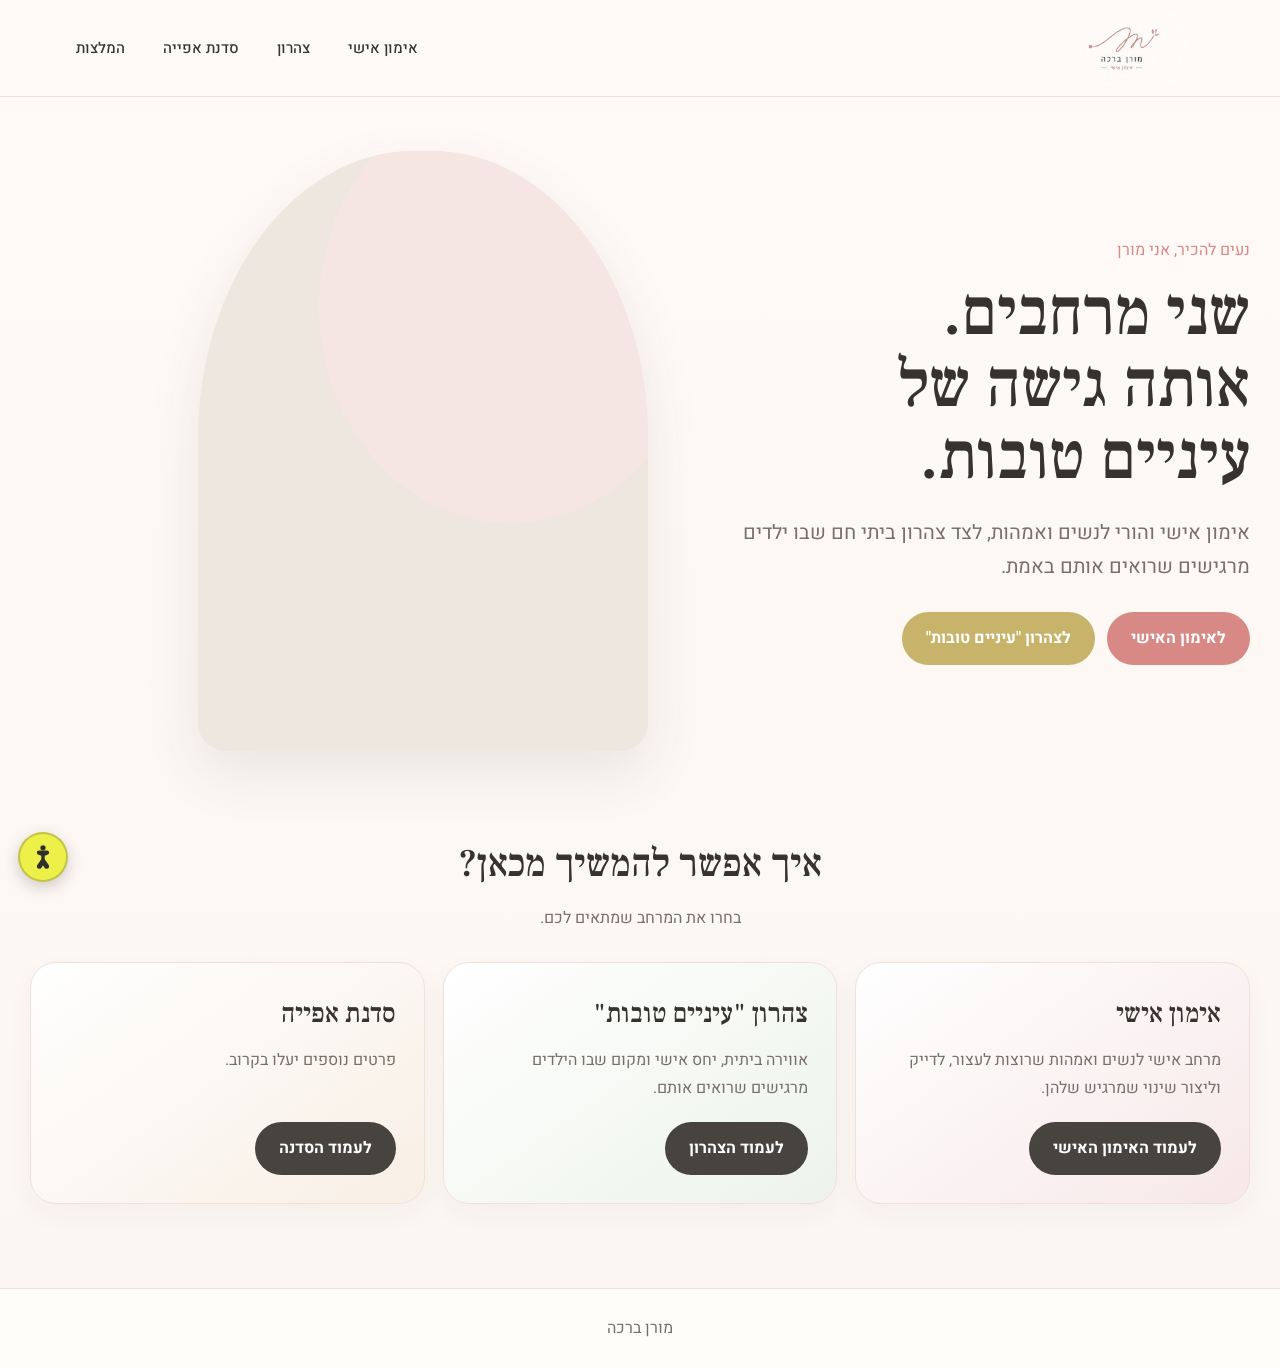
==== commit bec1c475: "Load Moran profile image directly from GitHub raw" ====
--- a/index.html
+++ b/index.html
@@ -1 +1 @@
-<!doctype html><html lang="he" dir="rtl"><head><meta charset="utf-8"><meta name="viewport" content="width=device-width,initial-scale=1"><title>מורן ברכה | ראשי</title><script src="assets/accessibility.js" defer></script><script>try{localStorage.removeItem('moranA11yHiddenUntil');sessionStorage.removeItem('moranA11yHiddenSession')}catch(e){}document.addEventListener('DOMContentLoaded',function(){var s=document.createElement('style');s.textContent='.moran-site-nav .moran-brand img{width:185px!important;max-height:76px!important}@media(max-width:780px){.moran-site-nav .moran-brand img{width:160px!important;max-height:68px!important}}@media(max-width:420px){.moran-site-nav .moran-brand img{width:148px!important}}';document.head.appendChild(s);var t=document.querySelector('.a11y-toggle');if(t){t.hidden=false;t.removeAttribute('hidden')}});</script><style>@import url('https://fonts.googleapis.com/css2?family=Frank+Ruhl+Libre:wght@400;500;600&family=Heebo:wght@300;400;500;600;700&display=swap');*{box-sizing:border-box}:root{--bg:#fffaf7;--paper:#fffdf9;--text:#35322f;--muted:#77706a;--line:#eee1dc;--rose:#d88986;--rose-soft:#f6e6e3;--sage:#b7aa79;--deep:#47443f}html{scroll-behavior:smooth}body{margin:0;background:linear-gradient(180deg,#fffaf7,#fbf6f1);color:var(--text);font-family:'Heebo',Arial,sans-serif;line-height:1.7}.wrap{max-width:1220px;margin:auto;padding-inline:32px}nav{position:sticky;top:0;z-index:30;background:rgba(255,250,247,.97);backdrop-filter:blur(12px);border-bottom:1px solid var(--line)}.navin{min-height:96px;display:flex;align-items:center;justify-content:space-between;gap:32px}.brand{display:inline-flex;align-items:center;text-decoration:none}.brand img{display:block;width:205px;height:auto}.links{display:flex;align-items:center;gap:10px;flex-wrap:wrap}.links a{text-decoration:none;color:var(--text);font-weight:500;font-size:15px;padding:10px 14px;border-radius:999px;transition:.2s}.links a:hover{background:var(--rose-soft)}.hero{min-height:650px;display:grid;grid-template-columns:.92fr 1.08fr;align-items:center;gap:76px;padding:54px 0 62px}.photo-shell{position:relative;justify-self:start;width:min(100%,450px);aspect-ratio:3/4;border-radius:48% 48% 28px 28px;overflow:hidden;background:#eee7df;box-shadow:0 22px 55px rgba(80,65,55,.10)}.photo-shell:before{content:"";position:absolute;inset:-10% -12% auto auto;width:85%;height:72%;background:var(--rose-soft);border-radius:50%;z-index:0}.photo-shell img{position:relative;z-index:1;width:100%;height:100%;object-fit:cover;object-position:center top;display:block}.hero-copy{max-width:650px}.eyebrow{font-size:16px;color:var(--rose);margin-bottom:14px}.hero h1{font-family:'Frank Ruhl Libre',serif;font-size:clamp(48px,5.2vw,72px);font-weight:500;line-height:1.08;margin:0 0 22px}.hero p{font-size:20px;color:var(--muted);max-width:610px;margin:0 0 28px}.hero-actions{display:flex;gap:12px;flex-wrap:wrap}.btn{display:inline-flex;align-items:center;justify-content:center;min-height:48px;border-radius:999px;padding:13px 24px;text-decoration:none;font-weight:700}.btn.primary{background:var(--rose);color:#fff}.btn.secondary{background:#c7b46a;color:#fff}.intro{padding:18px 0 84px}.section-title{text-align:center;margin-bottom:30px}.section-title h2{font-family:'Frank Ruhl Libre',serif;font-size:39px;font-weight:500;margin:0 0 8px}.section-title p{margin:0;color:var(--muted)}.grid{display:grid;grid-template-columns:repeat(3,1fr);gap:18px}.choice{border:1px solid var(--line);border-radius:26px;padding:28px;min-height:210px;display:flex;flex-direction:column;background:var(--paper);box-shadow:0 10px 28px rgba(70,60,50,.04)}.choice:nth-child(1){background:linear-gradient(145deg,#fff,#f7e8e9)}.choice:nth-child(2){background:linear-gradient(145deg,#fff,#edf3ea)}.choice:nth-child(3){background:linear-gradient(145deg,#fff,#f8efe5)}.choice h3{font-family:'Frank Ruhl Libre',serif;font-size:27px;font-weight:500;margin:0 0 10px}.choice p{color:var(--muted);margin:0 0 20px}.choice .btn{margin-top:auto;align-self:flex-start;background:var(--deep);color:#fff}footer{text-align:center;padding:26px;color:var(--muted);border-top:1px solid var(--line);background:var(--paper)}@media(max-width:900px){.hero{gap:42px}.photo-shell{width:min(100%,380px)}.grid{grid-template-columns:1fr}}@media(max-width:780px){.wrap{padding-inline:20px}.navin{display:block;padding:12px 0}.brand{display:flex;justify-content:center;margin-bottom:10px}.brand img{width:175px}.links{display:grid;grid-template-columns:repeat(2,minmax(0,1fr));gap:6px}.links a{text-align:center;background:rgba(255,255,255,.55);font-size:13px;padding:8px 6px}.hero{grid-template-columns:1fr;min-height:auto;padding:34px 0 44px;gap:24px}.photo-shell{order:-1;justify-self:center;width:min(66vw,280px)}.hero h1{font-size:36px}.hero p{font-size:16px}.hero-actions{display:grid;grid-template-columns:1fr}.hero-actions .btn{width:100%}.section-title h2{font-size:30px}.choice{min-height:auto}.choice .btn{width:100%}}</style></head><body><nav><div class="wrap navin"><a class="brand" href="index.html" aria-label="מורן ברכה - דף הבית"><img src="assets/moran-logo.svg" alt="מורן ברכה"></a><div class="links"><a href="training.html">אימון אישי</a><a href="tzaharon.html">צהרון</a><a href="baking.html">סדנת אפייה</a><a href="recommendations.html">המלצות</a></div></div></nav><main><section class="wrap hero"><div class="hero-copy"><div class="eyebrow">נעים להכיר, אני מורן</div><h1>שני מרחבים.<br>אותה גישה של<br>עיניים טובות.</h1><p>אימון אישי והורי לנשים ואמהות, לצד צהרון ביתי חם שבו ילדים מרגישים שרואים אותם באמת.</p><div class="hero-actions"><a class="btn primary" href="training.html">לאימון האישי</a><a class="btn secondary" href="tzaharon.html">לצהרון "עיניים טובות"</a></div></div><div class="photo-shell"><img src="assets/moran-profile.png?v=20260823-2" alt="מורן ברכה"></div></section><section class="wrap intro"><div class="section-title"><h2>איך אפשר להמשיך מכאן?</h2><p>בחרו את המרחב שמתאים לכם.</p></div><div class="grid"><div class="choice"><h3>אימון אישי</h3><p>מרחב אישי לנשים ואמהות שרוצות לעצור, לדייק וליצור שינוי שמרגיש שלהן.</p><a class="btn" href="training.html">לעמוד האימון האישי</a></div><div class="choice"><h3>צהרון "עיניים טובות"</h3><p>אווירה ביתית, יחס אישי ומקום שבו הילדים מרגישים שרואים אותם.</p><a class="btn" href="tzaharon.html">לעמוד הצהרון</a></div><div class="choice"><h3>סדנת אפייה</h3><p>פרטים נוספים יעלו בקרוב.</p><a class="btn" href="baking.html">לעמוד הסדנה</a></div></div></section></main><footer>מורן ברכה</footer></body></html>+<!doctype html><html lang="he" dir="rtl"><head><meta charset="utf-8"><meta name="viewport" content="width=device-width,initial-scale=1"><title>מורן ברכה | ראשי</title><script src="assets/accessibility.js" defer></script><script>try{localStorage.removeItem('moranA11yHiddenUntil');sessionStorage.removeItem('moranA11yHiddenSession')}catch(e){}document.addEventListener('DOMContentLoaded',function(){var s=document.createElement('style');s.textContent='.moran-site-nav .moran-brand img{width:185px!important;max-height:76px!important}@media(max-width:780px){.moran-site-nav .moran-brand img{width:160px!important;max-height:68px!important}}@media(max-width:420px){.moran-site-nav .moran-brand img{width:148px!important}}';document.head.appendChild(s);var t=document.querySelector('.a11y-toggle');if(t){t.hidden=false;t.removeAttribute('hidden')}});</script><style>@import url('https://fonts.googleapis.com/css2?family=Frank+Ruhl+Libre:wght@400;500;600&family=Heebo:wght@300;400;500;600;700&display=swap');*{box-sizing:border-box}:root{--bg:#fffaf7;--paper:#fffdf9;--text:#35322f;--muted:#77706a;--line:#eee1dc;--rose:#d88986;--rose-soft:#f6e6e3;--sage:#b7aa79;--deep:#47443f}html{scroll-behavior:smooth}body{margin:0;background:linear-gradient(180deg,#fffaf7,#fbf6f1);color:var(--text);font-family:'Heebo',Arial,sans-serif;line-height:1.7}.wrap{max-width:1220px;margin:auto;padding-inline:32px}nav{position:sticky;top:0;z-index:30;background:rgba(255,250,247,.97);backdrop-filter:blur(12px);border-bottom:1px solid var(--line)}.navin{min-height:96px;display:flex;align-items:center;justify-content:space-between;gap:32px}.brand{display:inline-flex;align-items:center;text-decoration:none}.brand img{display:block;width:205px;height:auto}.links{display:flex;align-items:center;gap:10px;flex-wrap:wrap}.links a{text-decoration:none;color:var(--text);font-weight:500;font-size:15px;padding:10px 14px;border-radius:999px;transition:.2s}.links a:hover{background:var(--rose-soft)}.hero{min-height:650px;display:grid;grid-template-columns:.92fr 1.08fr;align-items:center;gap:76px;padding:54px 0 62px}.photo-shell{position:relative;justify-self:start;width:min(100%,450px);aspect-ratio:3/4;border-radius:48% 48% 28px 28px;overflow:hidden;background:#eee7df;box-shadow:0 22px 55px rgba(80,65,55,.10)}.photo-shell:before{content:"";position:absolute;inset:-10% -12% auto auto;width:85%;height:72%;background:var(--rose-soft);border-radius:50%;z-index:0}.photo-shell img{position:relative;z-index:1;width:100%;height:100%;object-fit:cover;object-position:center top;display:block}.hero-copy{max-width:650px}.eyebrow{font-size:16px;color:var(--rose);margin-bottom:14px}.hero h1{font-family:'Frank Ruhl Libre',serif;font-size:clamp(48px,5.2vw,72px);font-weight:500;line-height:1.08;margin:0 0 22px}.hero p{font-size:20px;color:var(--muted);max-width:610px;margin:0 0 28px}.hero-actions{display:flex;gap:12px;flex-wrap:wrap}.btn{display:inline-flex;align-items:center;justify-content:center;min-height:48px;border-radius:999px;padding:13px 24px;text-decoration:none;font-weight:700}.btn.primary{background:var(--rose);color:#fff}.btn.secondary{background:#c7b46a;color:#fff}.intro{padding:18px 0 84px}.section-title{text-align:center;margin-bottom:30px}.section-title h2{font-family:'Frank Ruhl Libre',serif;font-size:39px;font-weight:500;margin:0 0 8px}.section-title p{margin:0;color:var(--muted)}.grid{display:grid;grid-template-columns:repeat(3,1fr);gap:18px}.choice{border:1px solid var(--line);border-radius:26px;padding:28px;min-height:210px;display:flex;flex-direction:column;background:var(--paper);box-shadow:0 10px 28px rgba(70,60,50,.04)}.choice:nth-child(1){background:linear-gradient(145deg,#fff,#f7e8e9)}.choice:nth-child(2){background:linear-gradient(145deg,#fff,#edf3ea)}.choice:nth-child(3){background:linear-gradient(145deg,#fff,#f8efe5)}.choice h3{font-family:'Frank Ruhl Libre',serif;font-size:27px;font-weight:500;margin:0 0 10px}.choice p{color:var(--muted);margin:0 0 20px}.choice .btn{margin-top:auto;align-self:flex-start;background:var(--deep);color:#fff}footer{text-align:center;padding:26px;color:var(--muted);border-top:1px solid var(--line);background:var(--paper)}@media(max-width:900px){.hero{gap:42px}.photo-shell{width:min(100%,380px)}.grid{grid-template-columns:1fr}}@media(max-width:780px){.wrap{padding-inline:20px}.navin{display:block;padding:12px 0}.brand{display:flex;justify-content:center;margin-bottom:10px}.brand img{width:175px}.links{display:grid;grid-template-columns:repeat(2,minmax(0,1fr));gap:6px}.links a{text-align:center;background:rgba(255,255,255,.55);font-size:13px;padding:8px 6px}.hero{grid-template-columns:1fr;min-height:auto;padding:34px 0 44px;gap:24px}.photo-shell{order:-1;justify-self:center;width:min(66vw,280px)}.hero h1{font-size:36px}.hero p{font-size:16px}.hero-actions{display:grid;grid-template-columns:1fr}.hero-actions .btn{width:100%}.section-title h2{font-size:30px}.choice{min-height:auto}.choice .btn{width:100%}}</style></head><body><nav><div class="wrap navin"><a class="brand" href="index.html" aria-label="מורן ברכה - דף הבית"><img src="assets/moran-logo.svg" alt="מורן ברכה"></a><div class="links"><a href="training.html">אימון אישי</a><a href="tzaharon.html">צהרון</a><a href="baking.html">סדנת אפייה</a><a href="recommendations.html">המלצות</a></div></div></nav><main><section class="wrap hero"><div class="hero-copy"><div class="eyebrow">נעים להכיר, אני מורן</div><h1>שני מרחבים.<br>אותה גישה של<br>עיניים טובות.</h1><p>אימון אישי והורי לנשים ואמהות, לצד צהרון ביתי חם שבו ילדים מרגישים שרואים אותם באמת.</p><div class="hero-actions"><a class="btn primary" href="training.html">לאימון האישי</a><a class="btn secondary" href="tzaharon.html">לצהרון "עיניים טובות"</a></div></div><div class="photo-shell"><img src="https://raw.githubusercontent.com/shay-bracha/moran-be-unique/main/assets/moran-profile.png?raw=1&v=20260823-3" alt="מורן ברכה"></div></section><section class="wrap intro"><div class="section-title"><h2>איך אפשר להמשיך מכאן?</h2><p>בחרו את המרחב שמתאים לכם.</p></div><div class="grid"><div class="choice"><h3>אימון אישי</h3><p>מרחב אישי לנשים ואמהות שרוצות לעצור, לדייק וליצור שינוי שמרגיש שלהן.</p><a class="btn" href="training.html">לעמוד האימון האישי</a></div><div class="choice"><h3>צהרון "עיניים טובות"</h3><p>אווירה ביתית, יחס אישי ומקום שבו הילדים מרגישים שרואים אותם.</p><a class="btn" href="tzaharon.html">לעמוד הצהרון</a></div><div class="choice"><h3>סדנת אפייה</h3><p>פרטים נוספים יעלו בקרוב.</p><a class="btn" href="baking.html">לעמוד הסדנה</a></div></div></section></main><footer>מורן ברכה</footer></body></html>
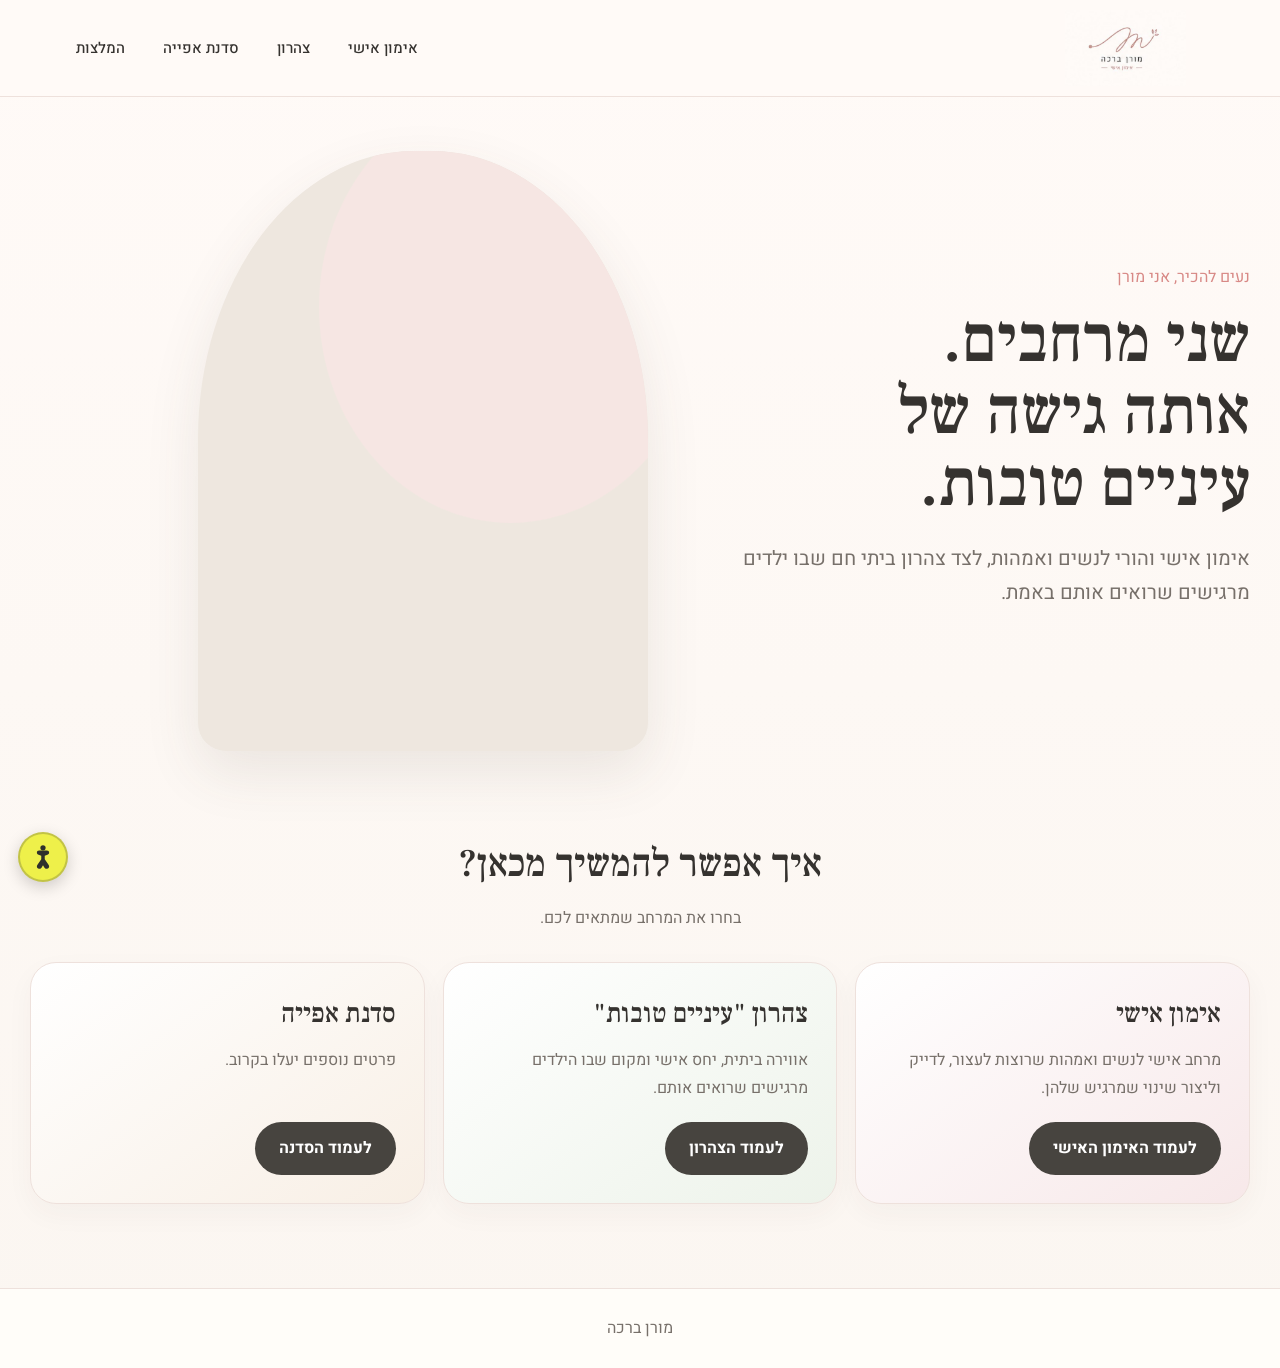
==== commit e8fac4fb: "Remove redundant hero buttons from homepage" ====
--- a/index.html
+++ b/index.html
@@ -1 +1 @@
-<!doctype html><html lang="he" dir="rtl"><head><meta charset="utf-8"><meta name="viewport" content="width=device-width,initial-scale=1"><title>מורן ברכה | ראשי</title><script src="assets/accessibility.js" defer></script><script>try{localStorage.removeItem('moranA11yHiddenUntil');sessionStorage.removeItem('moranA11yHiddenSession')}catch(e){}document.addEventListener('DOMContentLoaded',function(){var s=document.createElement('style');s.textContent='.moran-site-nav .moran-brand img{width:185px!important;max-height:76px!important}@media(max-width:780px){.moran-site-nav .moran-brand img{width:160px!important;max-height:68px!important}}@media(max-width:420px){.moran-site-nav .moran-brand img{width:148px!important}}';document.head.appendChild(s);var t=document.querySelector('.a11y-toggle');if(t){t.hidden=false;t.removeAttribute('hidden')}});</script><style>@import url('https://fonts.googleapis.com/css2?family=Frank+Ruhl+Libre:wght@400;500;600&family=Heebo:wght@300;400;500;600;700&display=swap');*{box-sizing:border-box}:root{--bg:#fffaf7;--paper:#fffdf9;--text:#35322f;--muted:#77706a;--line:#eee1dc;--rose:#d88986;--rose-soft:#f6e6e3;--sage:#b7aa79;--deep:#47443f}html{scroll-behavior:smooth}body{margin:0;background:linear-gradient(180deg,#fffaf7,#fbf6f1);color:var(--text);font-family:'Heebo',Arial,sans-serif;line-height:1.7}.wrap{max-width:1220px;margin:auto;padding-inline:32px}nav{position:sticky;top:0;z-index:30;background:rgba(255,250,247,.97);backdrop-filter:blur(12px);border-bottom:1px solid var(--line)}.navin{min-height:96px;display:flex;align-items:center;justify-content:space-between;gap:32px}.brand{display:inline-flex;align-items:center;text-decoration:none}.brand img{display:block;width:205px;height:auto}.links{display:flex;align-items:center;gap:10px;flex-wrap:wrap}.links a{text-decoration:none;color:var(--text);font-weight:500;font-size:15px;padding:10px 14px;border-radius:999px;transition:.2s}.links a:hover{background:var(--rose-soft)}.hero{min-height:650px;display:grid;grid-template-columns:.92fr 1.08fr;align-items:center;gap:76px;padding:54px 0 62px}.photo-shell{position:relative;justify-self:start;width:min(100%,450px);aspect-ratio:3/4;border-radius:48% 48% 28px 28px;overflow:hidden;background:#eee7df;box-shadow:0 22px 55px rgba(80,65,55,.10)}.photo-shell:before{content:"";position:absolute;inset:-10% -12% auto auto;width:85%;height:72%;background:var(--rose-soft);border-radius:50%;z-index:0}.photo-shell img{position:relative;z-index:1;width:100%;height:100%;object-fit:cover;object-position:center top;display:block}.hero-copy{max-width:650px}.eyebrow{font-size:16px;color:var(--rose);margin-bottom:14px}.hero h1{font-family:'Frank Ruhl Libre',serif;font-size:clamp(48px,5.2vw,72px);font-weight:500;line-height:1.08;margin:0 0 22px}.hero p{font-size:20px;color:var(--muted);max-width:610px;margin:0 0 28px}.hero-actions{display:flex;gap:12px;flex-wrap:wrap}.btn{display:inline-flex;align-items:center;justify-content:center;min-height:48px;border-radius:999px;padding:13px 24px;text-decoration:none;font-weight:700}.btn.primary{background:var(--rose);color:#fff}.btn.secondary{background:#c7b46a;color:#fff}.intro{padding:18px 0 84px}.section-title{text-align:center;margin-bottom:30px}.section-title h2{font-family:'Frank Ruhl Libre',serif;font-size:39px;font-weight:500;margin:0 0 8px}.section-title p{margin:0;color:var(--muted)}.grid{display:grid;grid-template-columns:repeat(3,1fr);gap:18px}.choice{border:1px solid var(--line);border-radius:26px;padding:28px;min-height:210px;display:flex;flex-direction:column;background:var(--paper);box-shadow:0 10px 28px rgba(70,60,50,.04)}.choice:nth-child(1){background:linear-gradient(145deg,#fff,#f7e8e9)}.choice:nth-child(2){background:linear-gradient(145deg,#fff,#edf3ea)}.choice:nth-child(3){background:linear-gradient(145deg,#fff,#f8efe5)}.choice h3{font-family:'Frank Ruhl Libre',serif;font-size:27px;font-weight:500;margin:0 0 10px}.choice p{color:var(--muted);margin:0 0 20px}.choice .btn{margin-top:auto;align-self:flex-start;background:var(--deep);color:#fff}footer{text-align:center;padding:26px;color:var(--muted);border-top:1px solid var(--line);background:var(--paper)}@media(max-width:900px){.hero{gap:42px}.photo-shell{width:min(100%,380px)}.grid{grid-template-columns:1fr}}@media(max-width:780px){.wrap{padding-inline:20px}.navin{display:block;padding:12px 0}.brand{display:flex;justify-content:center;margin-bottom:10px}.brand img{width:175px}.links{display:grid;grid-template-columns:repeat(2,minmax(0,1fr));gap:6px}.links a{text-align:center;background:rgba(255,255,255,.55);font-size:13px;padding:8px 6px}.hero{grid-template-columns:1fr;min-height:auto;padding:34px 0 44px;gap:24px}.photo-shell{order:-1;justify-self:center;width:min(66vw,280px)}.hero h1{font-size:36px}.hero p{font-size:16px}.hero-actions{display:grid;grid-template-columns:1fr}.hero-actions .btn{width:100%}.section-title h2{font-size:30px}.choice{min-height:auto}.choice .btn{width:100%}}</style></head><body><nav><div class="wrap navin"><a class="brand" href="index.html" aria-label="מורן ברכה - דף הבית"><img src="assets/moran-logo.svg" alt="מורן ברכה"></a><div class="links"><a href="training.html">אימון אישי</a><a href="tzaharon.html">צהרון</a><a href="baking.html">סדנת אפייה</a><a href="recommendations.html">המלצות</a></div></div></nav><main><section class="wrap hero"><div class="hero-copy"><div class="eyebrow">נעים להכיר, אני מורן</div><h1>שני מרחבים.<br>אותה גישה של<br>עיניים טובות.</h1><p>אימון אישי והורי לנשים ואמהות, לצד צהרון ביתי חם שבו ילדים מרגישים שרואים אותם באמת.</p><div class="hero-actions"><a class="btn primary" href="training.html">לאימון האישי</a><a class="btn secondary" href="tzaharon.html">לצהרון "עיניים טובות"</a></div></div><div class="photo-shell"><img src="https://raw.githubusercontent.com/shay-bracha/moran-be-unique/main/assets/moran-profile.png?raw=1&v=20260823-3" alt="מורן ברכה"></div></section><section class="wrap intro"><div class="section-title"><h2>איך אפשר להמשיך מכאן?</h2><p>בחרו את המרחב שמתאים לכם.</p></div><div class="grid"><div class="choice"><h3>אימון אישי</h3><p>מרחב אישי לנשים ואמהות שרוצות לעצור, לדייק וליצור שינוי שמרגיש שלהן.</p><a class="btn" href="training.html">לעמוד האימון האישי</a></div><div class="choice"><h3>צהרון "עיניים טובות"</h3><p>אווירה ביתית, יחס אישי ומקום שבו הילדים מרגישים שרואים אותם.</p><a class="btn" href="tzaharon.html">לעמוד הצהרון</a></div><div class="choice"><h3>סדנת אפייה</h3><p>פרטים נוספים יעלו בקרוב.</p><a class="btn" href="baking.html">לעמוד הסדנה</a></div></div></section></main><footer>מורן ברכה</footer></body></html>+<!doctype html><html lang="he" dir="rtl"><head><meta charset="utf-8"><meta name="viewport" content="width=device-width,initial-scale=1"><title>מורן ברכה | ראשי</title><link rel="stylesheet" href="assets/site-nav.css"><script src="assets/accessibility.js" defer></script><script>try{localStorage.removeItem('moranA11yHiddenUntil');sessionStorage.removeItem('moranA11yHiddenSession')}catch(e){}document.addEventListener('DOMContentLoaded',function(){var s=document.createElement('style');s.textContent='.moran-site-nav .moran-brand img{width:185px!important;max-height:76px!important}@media(max-width:780px){.moran-site-nav .moran-brand img{width:160px!important;max-height:68px!important}}@media(max-width:420px){.moran-site-nav .moran-brand img{width:148px!important}}';document.head.appendChild(s);var t=document.querySelector('.a11y-toggle');if(t){t.hidden=false;t.removeAttribute('hidden')}});</script><style>@import url('https://fonts.googleapis.com/css2?family=Frank+Ruhl+Libre:wght@400;500;600&family=Heebo:wght@300;400;500;600;700&display=swap');*{box-sizing:border-box}:root{--bg:#fffaf7;--paper:#fffdf9;--text:#35322f;--muted:#77706a;--line:#eee1dc;--rose:#d88986;--rose-soft:#f6e6e3;--sage:#b7aa79;--deep:#47443f}html{scroll-behavior:smooth}body{margin:0;background:linear-gradient(180deg,#fffaf7,#fbf6f1);color:var(--text);font-family:'Heebo',Arial,sans-serif;line-height:1.7}.wrap{max-width:1220px;margin:auto;padding-inline:32px}nav{position:sticky;top:0;z-index:30;background:rgba(255,250,247,.97);backdrop-filter:blur(12px);border-bottom:1px solid var(--line)}.navin{min-height:96px;display:flex;align-items:center;justify-content:space-between;gap:32px}.brand{display:inline-flex;align-items:center;text-decoration:none}.brand img{display:block;width:205px;height:auto}.links{display:flex;align-items:center;gap:10px;flex-wrap:wrap}.links a{text-decoration:none;color:var(--text);font-weight:500;font-size:15px;padding:10px 14px;border-radius:999px;transition:.2s}.links a:hover{background:var(--rose-soft)}.hero{min-height:650px;display:grid;grid-template-columns:.92fr 1.08fr;align-items:center;gap:76px;padding:54px 0 62px}.photo-shell{position:relative;justify-self:start;width:min(100%,450px);aspect-ratio:3/4;border-radius:48% 48% 28px 28px;overflow:hidden;background:#eee7df;box-shadow:0 22px 55px rgba(80,65,55,.10)}.photo-shell:before{content:"";position:absolute;inset:-10% -12% auto auto;width:85%;height:72%;background:var(--rose-soft);border-radius:50%;z-index:0}.photo-shell img{position:relative;z-index:1;width:100%;height:100%;object-fit:cover;object-position:center top;display:block}.hero-copy{max-width:650px}.eyebrow{font-size:16px;color:var(--rose);margin-bottom:14px}.hero h1{font-family:'Frank Ruhl Libre',serif;font-size:clamp(48px,5.2vw,72px);font-weight:500;line-height:1.08;margin:0 0 22px}.hero p{font-size:20px;color:var(--muted);max-width:610px;margin:0 0 28px}.intro{padding:18px 0 84px}.section-title{text-align:center;margin-bottom:30px}.section-title h2{font-family:'Frank Ruhl Libre',serif;font-size:39px;font-weight:500;margin:0 0 8px}.section-title p{margin:0;color:var(--muted)}.grid{display:grid;grid-template-columns:repeat(3,1fr);gap:18px}.choice{border:1px solid var(--line);border-radius:26px;padding:28px;min-height:210px;display:flex;flex-direction:column;background:var(--paper);box-shadow:0 10px 28px rgba(70,60,50,.04)}.choice:nth-child(1){background:linear-gradient(145deg,#fff,#f7e8e9)}.choice:nth-child(2){background:linear-gradient(145deg,#fff,#edf3ea)}.choice:nth-child(3){background:linear-gradient(145deg,#fff,#f8efe5)}.choice h3{font-family:'Frank Ruhl Libre',serif;font-size:27px;font-weight:500;margin:0 0 10px}.choice p{color:var(--muted);margin:0 0 20px}.choice .btn{margin-top:auto;align-self:flex-start;background:var(--deep);color:#fff;display:inline-flex;align-items:center;justify-content:center;min-height:48px;border-radius:999px;padding:13px 24px;text-decoration:none;font-weight:700}footer{text-align:center;padding:26px;color:var(--muted);border-top:1px solid var(--line);background:var(--paper)}@media(max-width:900px){.hero{gap:42px}.photo-shell{width:min(100%,380px)}.grid{grid-template-columns:1fr}}@media(max-width:780px){.wrap{padding-inline:20px}.navin{display:block;padding:12px 0}.brand{display:flex;justify-content:center;margin-bottom:10px}.brand img{width:175px}.links{display:grid;grid-template-columns:repeat(2,minmax(0,1fr));gap:6px}.links a{text-align:center;background:rgba(255,255,255,.55);font-size:13px;padding:8px 6px}.hero{grid-template-columns:1fr;min-height:auto;padding:34px 0 44px;gap:24px}.photo-shell{order:-1;justify-self:center;width:min(66vw,280px)}.hero h1{font-size:36px}.hero p{font-size:16px}.section-title h2{font-size:30px}.choice{min-height:auto}.choice .btn{width:100%}}</style></head><body><nav class="moran-site-nav" aria-label="ניווט ראשי"><div class="moran-nav-inner"><a class="moran-brand" href="index.html" aria-label="מורן ברכה - דף הבית"><img src="assets/moran-logo.svg" alt="מורן ברכה"></a><div class="moran-links"><a href="training.html">אימון אישי</a><a href="tzaharon.html">צהרון</a><a href="baking.html">סדנת אפייה</a><a href="recommendations.html">המלצות</a></div></div></nav><main><section class="wrap hero"><div class="hero-copy"><div class="eyebrow">נעים להכיר, אני מורן</div><h1>שני מרחבים.<br>אותה גישה של<br>עיניים טובות.</h1><p>אימון אישי והורי לנשים ואמהות, לצד צהרון ביתי חם שבו ילדים מרגישים שרואים אותם באמת.</p></div><div class="photo-shell"><img src="https://raw.githubusercontent.com/shay-bracha/moran-be-unique/main/assets/moran-profile.png?raw=1&v=20260823-3" alt="מורן ברכה"></div></section><section class="wrap intro"><div class="section-title"><h2>איך אפשר להמשיך מכאן?</h2><p>בחרו את המרחב שמתאים לכם.</p></div><div class="grid"><div class="choice"><h3>אימון אישי</h3><p>מרחב אישי לנשים ואמהות שרוצות לעצור, לדייק וליצור שינוי שמרגיש שלהן.</p><a class="btn" href="training.html">לעמוד האימון האישי</a></div><div class="choice"><h3>צהרון "עיניים טובות"</h3><p>אווירה ביתית, יחס אישי ומקום שבו הילדים מרגישים שרואים אותם.</p><a class="btn" href="tzaharon.html">לעמוד הצהרון</a></div><div class="choice"><h3>סדנת אפייה</h3><p>פרטים נוספים יעלו בקרוב.</p><a class="btn" href="baking.html">לעמוד הסדנה</a></div></div></section></main><footer>מורן ברכה</footer></body></html>
--- a/assets/site-nav.css
+++ b/assets/site-nav.css
@@ -0,0 +1 @@
+:root{--site-text:#35322f;--site-line:#eee1dc;--site-rose-soft:#f6e6e3}.moran-site-nav{position:sticky!important;top:0!important;z-index:99990!important;background:rgba(255,250,247,.97)!important;backdrop-filter:blur(12px)!important;border-bottom:1px solid var(--site-line)!important;font-family:'Heebo',Arial,sans-serif!important;width:100%!important}.moran-site-nav .moran-nav-inner{width:min(100%,1220px)!important;margin:0 auto!important;padding:0 32px!important;min-height:96px!important;display:flex!important;align-items:center!important;justify-content:space-between!important;gap:32px!important}.moran-site-nav .moran-brand{display:inline-flex!important;align-items:center!important;text-decoration:none!important;flex:0 0 auto!important;background:transparent!important;padding:0!important;border-radius:0!important}.moran-site-nav .moran-brand img{display:block!important;width:185px!important;height:auto!important;max-height:76px!important;object-fit:contain!important}.moran-site-nav .moran-links{display:flex!important;align-items:center!important;gap:10px!important;flex-wrap:wrap!important}.moran-site-nav .moran-links a{display:inline-flex!important;align-items:center!important;justify-content:center!important;text-decoration:none!important;color:var(--site-text)!important;font-weight:500!important;font-size:15px!important;line-height:1.2!important;padding:10px 14px!important;border-radius:999px!important;background:transparent!important;transition:.2s!important;white-space:nowrap!important}.moran-site-nav .moran-links a:hover,.moran-site-nav .moran-links a.active{background:var(--site-rose-soft)!important;color:var(--site-text)!important}.moran-site-nav .moran-links a.active{box-shadow:inset 0 0 0 1px rgba(216,137,134,.12)!important}@media(max-width:780px){.moran-site-nav .moran-nav-inner{display:block!important;padding:12px 20px!important;min-height:auto!important}.moran-site-nav .moran-brand{display:flex!important;justify-content:center!important;margin-bottom:10px!important}.moran-site-nav .moran-brand img{width:160px!important;max-height:68px!important}.moran-site-nav .moran-links{display:grid!important;grid-template-columns:repeat(2,minmax(0,1fr))!important;gap:6px!important;width:100%!important}.moran-site-nav .moran-links a{text-align:center!important;font-size:13px!important;padding:9px 7px!important;background:rgba(255,255,255,.55)!important}}@media(max-width:420px){.moran-site-nav .moran-nav-inner{padding-inline:16px!important}.moran-site-nav .moran-brand img{width:148px!important}.moran-site-nav .moran-links a{font-size:12px!important}}
